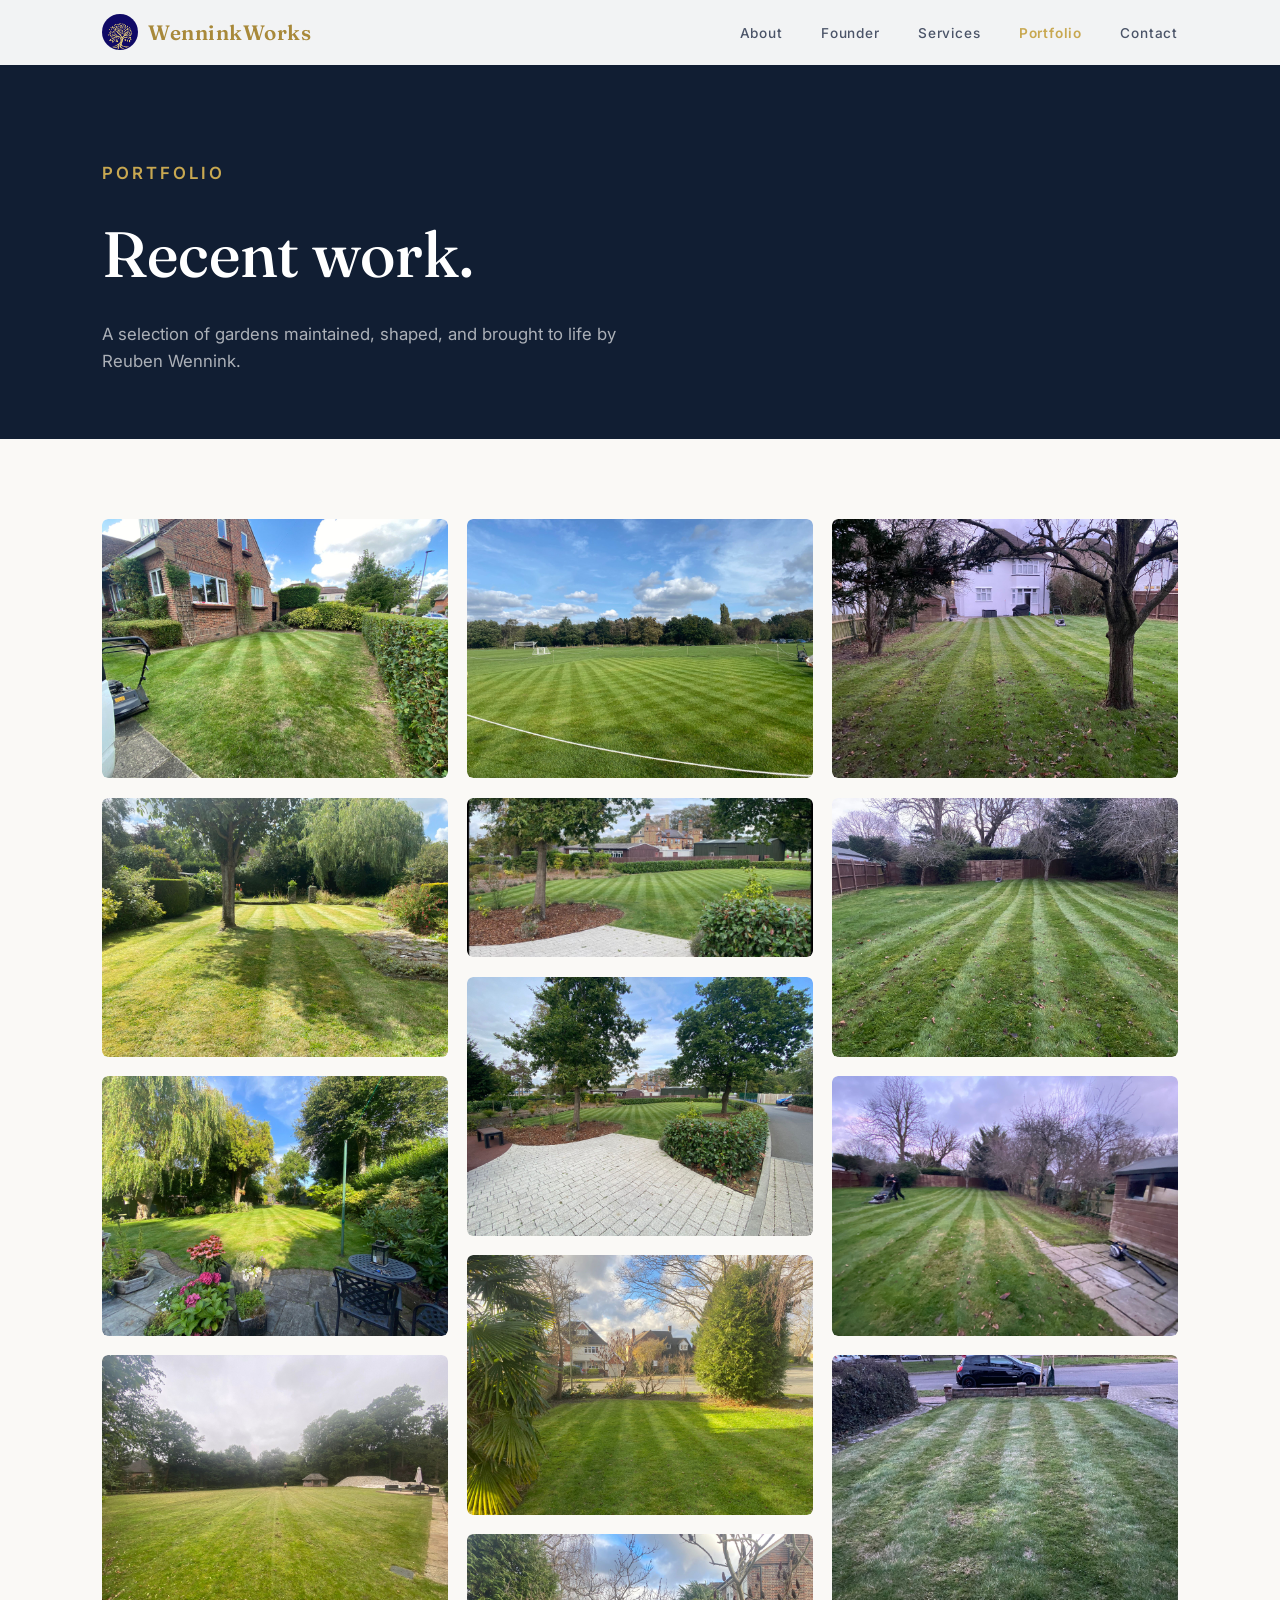
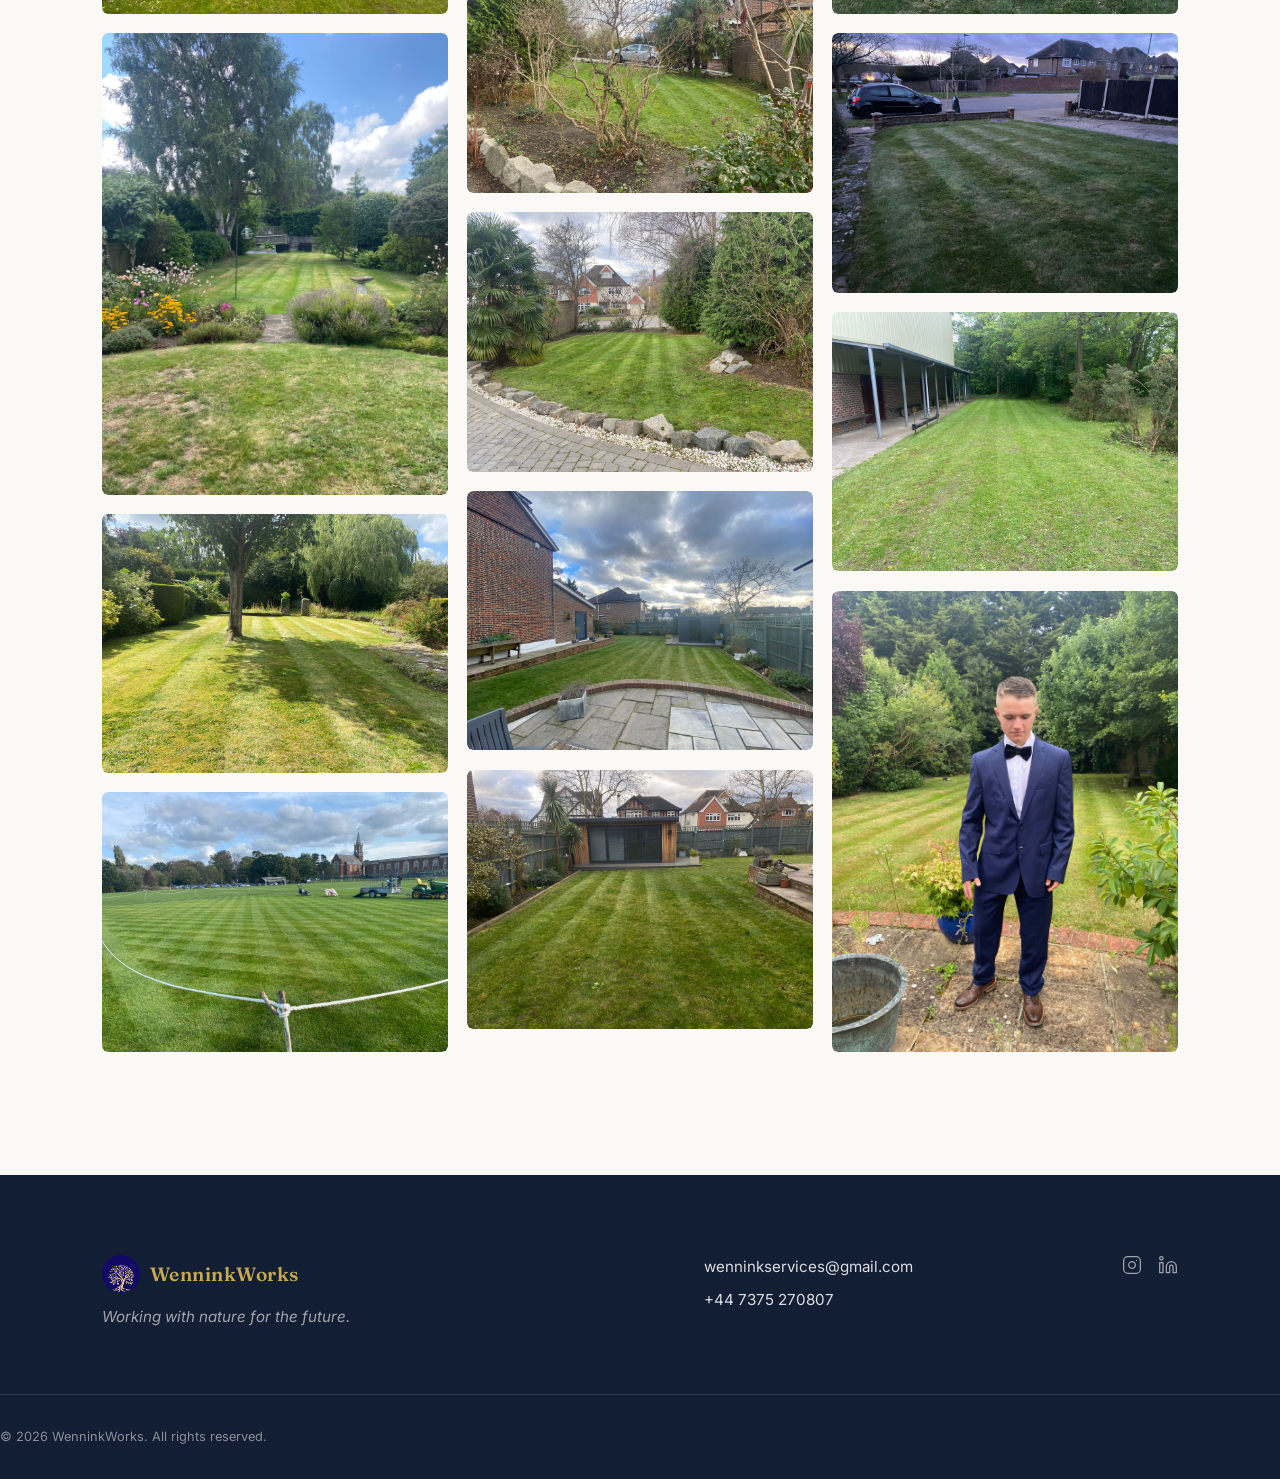
==== portfolio/index.html @ 0e47afa0 "gardening photos" ====
<!DOCTYPE html>
<html lang="en">
<head>
    <meta charset="UTF-8">
    <meta name="viewport" content="width=device-width, initial-scale=1.0">
    <title>Portfolio | WenninkWorks</title>
    <meta name="description" content="Portfolio of garden maintenance, topiary, planting and landscaping work by Reuben Wennink — WenninkWorks.">
    <link rel="icon" type="image/png" href="../images/logo-tree.png">
    <link rel="preconnect" href="https://fonts.googleapis.com">
    <link rel="preconnect" href="https://fonts.gstatic.com" crossorigin>
    <link href="https://fonts.googleapis.com/css2?family=Fraunces:ital,wght@0,400;0,500;0,600;1,400&family=Inter:wght@300;400;500;600&display=swap" rel="stylesheet">
    <link rel="stylesheet" href="../styles.css">
    <style>
        .portfolio-hero {
            padding: 10rem 0 4rem;
            background: var(--navy-dark);
            color: #fff;
        }
        .portfolio-hero .section-label { color: var(--gold); }
        .portfolio-hero h1 {
            font-family: var(--font-display);
            font-size: clamp(2.4rem, 5vw, 4rem);
            font-weight: 500;
            color: #fff;
            margin-bottom: 1rem;
        }
        .portfolio-hero p {
            color: rgba(255,255,255,0.65);
            font-size: 1.05rem;
            max-width: 520px;
        }

        .portfolio-grid-section {
            padding: 5rem 0 7rem;
        }

        .masonry {
            columns: 3;
            column-gap: 1.2rem;
        }
        @media (max-width: 900px) { .masonry { columns: 2; } }
        @media (max-width: 520px) { .masonry { columns: 1; } }

        .masonry-item {
            break-inside: avoid;
            margin-bottom: 1.2rem;
            overflow: hidden;
            border-radius: 6px;
            cursor: pointer;
            position: relative;
        }
        .masonry-item img {
            width: 100%;
            display: block;
            transition: transform 0.5s var(--ease), filter 0.4s;
            border-radius: 6px;
        }
        .masonry-item:hover img {
            transform: scale(1.04);
            filter: brightness(0.88);
        }
        .masonry-item::after {
            content: '';
            position: absolute;
            inset: 0;
            border-radius: 6px;
            border: 2px solid transparent;
            transition: border-color 0.3s;
            pointer-events: none;
        }
        .masonry-item:hover::after {
            border-color: var(--gold);
        }

        /* Lightbox */
        .lightbox {
            display: none;
            position: fixed;
            inset: 0;
            background: rgba(10, 15, 25, 0.94);
            z-index: 2000;
            align-items: center;
            justify-content: center;
            padding: 2rem;
        }
        .lightbox.open { display: flex; }

        .lightbox-img {
            max-width: 90vw;
            max-height: 88vh;
            border-radius: 6px;
            box-shadow: 0 30px 80px rgba(0,0,0,0.6);
            object-fit: contain;
        }

        .lightbox-close {
            position: fixed;
            top: 1.5rem;
            right: 1.8rem;
            background: none;
            border: none;
            color: rgba(255,255,255,0.8);
            cursor: pointer;
            font-size: 2rem;
            line-height: 1;
            transition: color 0.2s;
            z-index: 2001;
        }
        .lightbox-close:hover { color: var(--gold); }

        .lightbox-prev,
        .lightbox-next {
            position: fixed;
            top: 50%;
            transform: translateY(-50%);
            background: rgba(255,255,255,0.08);
            border: 1px solid rgba(255,255,255,0.15);
            border-radius: 50%;
            width: 48px;
            height: 48px;
            display: flex;
            align-items: center;
            justify-content: center;
            color: #fff;
            cursor: pointer;
            transition: background 0.2s, border-color 0.2s;
            z-index: 2001;
        }
        .lightbox-prev { left: 1.5rem; }
        .lightbox-next { right: 1.5rem; }
        .lightbox-prev:hover,
        .lightbox-next:hover {
            background: rgba(200,168,81,0.25);
            border-color: var(--gold);
        }

        .lightbox-counter {
            position: fixed;
            bottom: 1.8rem;
            left: 50%;
            transform: translateX(-50%);
            color: rgba(255,255,255,0.45);
            font-size: 0.8rem;
            letter-spacing: 2px;
            font-family: var(--font-body);
        }
    </style>
</head>
<body>

    <!-- Navigation -->
    <header id="navbar" class="solid">
        <div class="container nav-container">
            <a href="../index.html" class="logo">
                <img src="../images/logo-tree.png" alt="WenninkWorks" class="logo-icon">
                <span>WenninkWorks</span>
            </a>
            <nav>
                <ul class="nav-links">
                    <li><a href="../index.html#about">About</a></li>
                    <li><a href="../founder.html">Founder</a></li>
                    <li><a href="../index.html#services">Services</a></li>
                    <li><a href="index.html" class="active">Portfolio</a></li>
                    <li><a href="../index.html#contact">Contact</a></li>
                </ul>
            </nav>
            <button class="hamburger" aria-label="Menu" aria-expanded="false">
                <div class="line1"></div>
                <div class="line2"></div>
                <div class="line3"></div>
            </button>
        </div>
    </header>
    <div class="nav-overlay" id="navOverlay"></div>

    <!-- Hero -->
    <div class="portfolio-hero">
        <div class="container">
            <p class="section-label">Portfolio</p>
            <h1>Recent work.</h1>
            <p>A selection of gardens maintained, shaped, and brought to life by Reuben Wennink.</p>
        </div>
    </div>

    <!-- Gallery -->
    <section class="portfolio-grid-section">
        <div class="container">
            <div class="masonry" id="masonryGrid">

                <div class="masonry-item" data-index="0">
                    <img src="../gardening_photos/WhatsApp%20Image%202026-05-08%20at%2023.15.39.jpeg" alt="Garden work by WenninkWorks" loading="lazy">
                </div>
                <div class="masonry-item" data-index="1">
                    <img src="../gardening_photos/WhatsApp%20Image%202026-05-08%20at%2023.15.40.jpeg" alt="Garden work by WenninkWorks" loading="lazy">
                </div>
                <div class="masonry-item" data-index="2">
                    <img src="../gardening_photos/WhatsApp%20Image%202026-05-08%20at%2023.15.40%20(1).jpeg" alt="Garden work by WenninkWorks" loading="lazy">
                </div>
                <div class="masonry-item" data-index="3">
                    <img src="../gardening_photos/WhatsApp%20Image%202026-05-08%20at%2023.15.40%20(2).jpeg" alt="Garden work by WenninkWorks" loading="lazy">
                </div>
                <div class="masonry-item" data-index="4">
                    <img src="../gardening_photos/WhatsApp%20Image%202026-05-08%20at%2023.15.43.jpeg" alt="Garden work by WenninkWorks" loading="lazy">
                </div>
                <div class="masonry-item" data-index="5">
                    <img src="../gardening_photos/WhatsApp%20Image%202026-05-08%20at%2023.15.43%20(1).jpeg" alt="Garden work by WenninkWorks" loading="lazy">
                </div>
                <div class="masonry-item" data-index="6">
                    <img src="../gardening_photos/WhatsApp%20Image%202026-05-08%20at%2023.15.43%20(2).jpeg" alt="Garden work by WenninkWorks" loading="lazy">
                </div>
                <div class="masonry-item" data-index="7">
                    <img src="../gardening_photos/WhatsApp%20Image%202026-05-08%20at%2023.15.44.jpeg" alt="Garden work by WenninkWorks" loading="lazy">
                </div>
                <div class="masonry-item" data-index="8">
                    <img src="../gardening_photos/WhatsApp%20Image%202026-05-08%20at%2023.15.44%20(1).jpeg" alt="Garden work by WenninkWorks" loading="lazy">
                </div>
                <div class="masonry-item" data-index="9">
                    <img src="../gardening_photos/WhatsApp%20Image%202026-05-08%20at%2023.15.44%20(2).jpeg" alt="Garden work by WenninkWorks" loading="lazy">
                </div>
                <div class="masonry-item" data-index="10">
                    <img src="../gardening_photos/WhatsApp%20Image%202026-05-08%20at%2023.15.44%20(3).jpeg" alt="Garden work by WenninkWorks" loading="lazy">
                </div>
                <div class="masonry-item" data-index="11">
                    <img src="../gardening_photos/WhatsApp%20Image%202026-05-08%20at%2023.15.44%20(4).jpeg" alt="Garden work by WenninkWorks" loading="lazy">
                </div>
                <div class="masonry-item" data-index="12">
                    <img src="../gardening_photos/WhatsApp%20Image%202026-05-08%20at%2023.15.44%20(5).jpeg" alt="Garden work by WenninkWorks" loading="lazy">
                </div>
                <div class="masonry-item" data-index="13">
                    <img src="../gardening_photos/WhatsApp%20Image%202026-05-08%20at%2023.15.44%20(6).jpeg" alt="Garden work by WenninkWorks" loading="lazy">
                </div>
                <div class="masonry-item" data-index="14">
                    <img src="../gardening_photos/WhatsApp%20Image%202026-05-08%20at%2023.15.47.jpeg" alt="Garden work by WenninkWorks" loading="lazy">
                </div>
                <div class="masonry-item" data-index="15">
                    <img src="../gardening_photos/WhatsApp%20Image%202026-05-08%20at%2023.15.47%20(1).jpeg" alt="Garden work by WenninkWorks" loading="lazy">
                </div>
                <div class="masonry-item" data-index="16">
                    <img src="../gardening_photos/WhatsApp%20Image%202026-05-08%20at%2023.15.47%20(2).jpeg" alt="Garden work by WenninkWorks" loading="lazy">
                </div>
                <div class="masonry-item" data-index="17">
                    <img src="../gardening_photos/WhatsApp%20Image%202026-05-08%20at%2023.15.49.jpeg" alt="Garden work by WenninkWorks" loading="lazy">
                </div>
                <div class="masonry-item" data-index="18">
                    <img src="../gardening_photos/WhatsApp%20Image%202026-05-08%20at%2023.15.49%20(1).jpeg" alt="Garden work by WenninkWorks" loading="lazy">
                </div>
                <div class="masonry-item" data-index="19">
                    <img src="../gardening_photos/WhatsApp%20Image%202026-05-08%20at%2023.15.51.jpeg" alt="Garden work by WenninkWorks" loading="lazy">
                </div>
                <div class="masonry-item" data-index="20">
                    <img src="../gardening_photos/WhatsApp%20Image%202026-05-08%20at%2023.15.52.jpeg" alt="Garden work by WenninkWorks" loading="lazy">
                </div>
                <div class="masonry-item" data-index="21">
                    <img src="../gardening_photos/WhatsApp%20Image%202026-05-08%20at%2023.16.57.jpeg" alt="Garden work by WenninkWorks" loading="lazy">
                </div>

            </div>
        </div>
    </section>

    <!-- Lightbox -->
    <div class="lightbox" id="lightbox">
        <button class="lightbox-close" id="lbClose" aria-label="Close">&#215;</button>
        <button class="lightbox-prev" id="lbPrev" aria-label="Previous">
            <svg xmlns="http://www.w3.org/2000/svg" width="18" height="18" viewBox="0 0 24 24" fill="none" stroke="currentColor" stroke-width="2" stroke-linecap="round" stroke-linejoin="round"><polyline points="15 18 9 12 15 6"/></svg>
        </button>
        <img class="lightbox-img" id="lbImg" src="" alt="">
        <button class="lightbox-next" id="lbNext" aria-label="Next">
            <svg xmlns="http://www.w3.org/2000/svg" width="18" height="18" viewBox="0 0 24 24" fill="none" stroke="currentColor" stroke-width="2" stroke-linecap="round" stroke-linejoin="round"><polyline points="9 18 15 12 9 6"/></svg>
        </button>
        <p class="lightbox-counter" id="lbCounter"></p>
    </div>

    <!-- Footer -->
    <footer class="footer">
        <div class="container footer-inner">
            <div class="footer-main">
                <a href="../index.html" class="footer-logo">
                    <img src="../images/logo-tree.png" alt="WenninkWorks" class="footer-logo-icon">
                    <span>WenninkWorks</span>
                </a>
                <p class="footer-tagline">Working with nature for the future.</p>
            </div>
            <div class="footer-contact">
                <a href="mailto:wenninkservices@gmail.com">wenninkservices@gmail.com</a>
                <a href="tel:+447375270807">+44 7375 270807</a>
            </div>
            <div class="footer-social">
                <a href="https://www.instagram.com/wenninkworks/" target="_blank" aria-label="Instagram">
                    <svg xmlns="http://www.w3.org/2000/svg" width="20" height="20" viewBox="0 0 24 24" fill="none" stroke="currentColor" stroke-width="1.5" stroke-linecap="round" stroke-linejoin="round"><rect x="2" y="2" width="20" height="20" rx="5" ry="5"/><path d="M16 11.37A4 4 0 1 1 12.63 8 4 4 0 0 1 16 11.37z"/><line x1="17.5" y1="6.5" x2="17.51" y2="6.5"/></svg>
                </a>
                <a href="https://www.linkedin.com/in/reuben-wennink-01679a376" target="_blank" aria-label="LinkedIn">
                    <svg xmlns="http://www.w3.org/2000/svg" width="20" height="20" viewBox="0 0 24 24" fill="none" stroke="currentColor" stroke-width="1.5" stroke-linecap="round" stroke-linejoin="round"><path d="M16 8a6 6 0 0 1 6 6v7h-4v-7a2 2 0 0 0-2-2 2 2 0 0 0-2 2v7h-4v-7a6 6 0 0 1 6-6z"/><rect x="2" y="9" width="4" height="12"/><circle cx="4" cy="4" r="2"/></svg>
                </a>
            </div>
        </div>
        <div class="footer-bottom">
            <p>&copy; 2026 WenninkWorks. All rights reserved.</p>
        </div>
    </footer>

    <script>
        // Nav scroll behaviour
        const header = document.getElementById('navbar');
        window.addEventListener('scroll', () => {
            header.classList.toggle('scrolled', window.scrollY > 50);
        });

        // Mobile menu
        const hamburger = document.querySelector('.hamburger');
        const navLinks  = document.querySelector('.nav-links');
        const navOverlay = document.getElementById('navOverlay');
        function closeMenu() {
            navLinks.classList.remove('active');
            hamburger.classList.remove('toggle');
            navOverlay.classList.remove('active');
            hamburger.setAttribute('aria-expanded', 'false');
        }
        hamburger.addEventListener('click', () => {
            const isOpen = navLinks.classList.toggle('active');
            hamburger.classList.toggle('toggle');
            navOverlay.classList.toggle('active');
            hamburger.setAttribute('aria-expanded', isOpen);
        });
        navOverlay.addEventListener('click', closeMenu);
        navLinks.querySelectorAll('a').forEach(a => a.addEventListener('click', closeMenu));

        // Lightbox
        const items    = Array.from(document.querySelectorAll('.masonry-item'));
        const lightbox = document.getElementById('lightbox');
        const lbImg    = document.getElementById('lbImg');
        const lbCounter= document.getElementById('lbCounter');
        const total    = items.length;
        let current    = 0;

        function openLightbox(index) {
            current = index;
            lbImg.src = items[current].querySelector('img').src;
            lbCounter.textContent = (current + 1) + ' / ' + total;
            lightbox.classList.add('open');
            document.body.style.overflow = 'hidden';
        }

        function closeLightbox() {
            lightbox.classList.remove('open');
            document.body.style.overflow = '';
        }

        function navigate(dir) {
            current = (current + dir + total) % total;
            lbImg.src = items[current].querySelector('img').src;
            lbCounter.textContent = (current + 1) + ' / ' + total;
        }

        items.forEach((item, i) => item.addEventListener('click', () => openLightbox(i)));
        document.getElementById('lbClose').addEventListener('click', closeLightbox);
        document.getElementById('lbPrev').addEventListener('click', () => navigate(-1));
        document.getElementById('lbNext').addEventListener('click', () => navigate(1));
        lightbox.addEventListener('click', e => { if (e.target === lightbox) closeLightbox(); });

        document.addEventListener('keydown', e => {
            if (!lightbox.classList.contains('open')) return;
            if (e.key === 'Escape')      closeLightbox();
            if (e.key === 'ArrowLeft')   navigate(-1);
            if (e.key === 'ArrowRight')  navigate(1);
        });
    </script>
</body>
</html>
---- styles.css ----
/* =========================================
   TOKENS
   ========================================= */
:root {
    --bg: #faf9f6;
    --surface: #ffffff;
    --ink: #1a2233;
    --ink-mid: #4b5468;
    --ink-dim: #8b93a3;
    --navy: #1c2e4a;
    --navy-dark: #111e33;
    --navy-tint: #eef1f6;
    --gold: #c8a851;
    --gold-dark: #a8893a;
    --line: #e4e3dc;
    --font-display: 'Fraunces', Georgia, serif;
    --font-body: 'Inter', 'Helvetica Neue', Arial, sans-serif;
    --ease: cubic-bezier(0.25, 1, 0.5, 1);
    --shadow-sm: 0 1px 3px rgba(26, 34, 51, 0.06);
    --shadow-md: 0 8px 30px rgba(26, 34, 51, 0.08);
}

/* =========================================
   RESET
   ========================================= */
*, *::before, *::after { margin: 0; padding: 0; box-sizing: border-box; }
html { scroll-behavior: smooth; }
body {
    font-family: var(--font-body);
    background: var(--bg);
    color: var(--ink);
    line-height: 1.6;
    overflow-x: hidden;
    -webkit-font-smoothing: antialiased;
}
a { text-decoration: none; color: inherit; transition: color 0.3s; }
ul { list-style: none; }
img { max-width: 100%; display: block; }
button { font-family: inherit; }

h1, h2, h3 {
    font-family: var(--font-display);
    font-weight: 500;
    color: var(--ink);
}

.container {
    max-width: 1140px;
    margin: 0 auto;
    padding: 0 2rem;
}

.section {
    padding: 6.5rem 0;
}

/* =========================================
   SECTION LABEL  (small "About", "Services" etc.)
   ========================================= */
.section-label {
    font-size: 0.75rem;
    font-weight: 600;
    letter-spacing: 3px;
    text-transform: uppercase;
    color: var(--gold-dark);
    margin-bottom: 1rem;
}

/* =========================================
   NAVIGATION
   ========================================= */
header {
    position: fixed;
    top: 0;
    left: 0;
    width: 100%;
    z-index: 1000;
    padding: 1.5rem 0;
    transition: background 0.4s, padding 0.4s, box-shadow 0.4s;
}

header.scrolled,
header.solid {
    background: rgba(255, 255, 255, 0.95);
    backdrop-filter: blur(16px);
    -webkit-backdrop-filter: blur(16px);
    padding: 0.9rem 0;
    box-shadow: var(--shadow-sm);
}

.nav-container {
    display: flex;
    justify-content: space-between;
    align-items: center;
}

.logo {
    display: flex;
    align-items: center;
    gap: 0.65rem;
    font-family: var(--font-display);
    font-size: 1.3rem;
    font-weight: 600;
    letter-spacing: 0.5px;
    color: var(--gold);
    transition: color 0.4s;
}

header.scrolled .logo,
header.solid .logo {
    color: var(--gold-dark);
}

.logo-icon {
    width: 36px;
    height: 36px;
    border-radius: 50%;
    object-fit: cover;
}

.nav-links {
    display: flex;
    align-items: center;
    gap: 2.4rem;
}

.nav-links a {
    font-size: 0.85rem;
    font-weight: 500;
    letter-spacing: 0.8px;
    color: rgba(255, 255, 255, 0.9);
    transition: color 0.3s;
}

header.scrolled .nav-links a,
header.solid .nav-links a {
    color: var(--ink-mid);
}

.nav-links a:hover {
    color: #ffffff;
}

header.scrolled .nav-links a:hover,
header.solid .nav-links a:hover {
    color: var(--gold-dark);
}

.nav-links a.active,
header.scrolled .nav-links a.active,
header.solid .nav-links a.active {
    color: var(--gold);
    font-weight: 600;
}

.hamburger {
    display: none;
    cursor: pointer;
    background: none;
    border: none;
    padding: 0;
}

.hamburger div {
    width: 24px;
    height: 2px;
    background: #ffffff;
    margin: 5px 0;
    border-radius: 2px;
    transition: all 0.3s;
}

header.scrolled .hamburger div,
header.solid .hamburger div {
    background: var(--ink);
}

/* =========================================
   HERO
   ========================================= */
.hero {
    height: 92vh;
    min-height: 600px;
    position: relative;
    display: flex;
    align-items: center;
    overflow: hidden;
}

.hero-bg {
    position: absolute;
    inset: 0;
    background-size: cover;
    background-position: center;
    z-index: 1;
    animation: kenburns 22s ease-in-out infinite;
    transform-origin: center center;
}

@keyframes kenburns {
    0%   { transform: scale(1)    translate(0, 0); }
    30%  { transform: scale(1.07) translate(-1.5%, -1%); }
    60%  { transform: scale(1.04) translate(1%, 0.5%); }
    100% { transform: scale(1)    translate(0, 0); }
}

.hero-overlay {
    position: absolute;
    inset: 0;
    background: linear-gradient(
        100deg,
        rgba(13, 22, 38, 0.8) 0%,
        rgba(13, 22, 38, 0.45) 55%,
        rgba(13, 22, 38, 0.25) 100%
    );
    z-index: 2;
}

.hero-content {
    position: relative;
    z-index: 3;
    max-width: 720px;
}

.hero-label {
    font-size: 0.8rem;
    font-weight: 600;
    letter-spacing: 4px;
    text-transform: uppercase;
    color: var(--gold);
    margin-bottom: 1.4rem;
}

.hero h1 {
    font-size: clamp(2.8rem, 6vw, 4.6rem);
    font-weight: 500;
    line-height: 1.08;
    letter-spacing: -0.5px;
    color: #ffffff;
    margin-bottom: 1.5rem;
}

.hero-tagline {
    font-size: 1.2rem;
    font-weight: 300;
    color: rgba(255, 255, 255, 0.85);
    margin-bottom: 2.5rem;
    max-width: 480px;
}

.hero-cta {
    display: inline-block;
    font-size: 0.85rem;
    font-weight: 600;
    letter-spacing: 1.5px;
    text-transform: uppercase;
    color: var(--navy-dark);
    background: var(--gold);
    padding: 1rem 2.4rem;
    border-radius: 4px;
    transition: background 0.3s, transform 0.3s;
}

.hero-cta:hover {
    background: #d9bd66;
    transform: translateY(-2px);
}

/* =========================================
   ABOUT
   ========================================= */
.about-grid {
    display: grid;
    grid-template-columns: 1fr 1fr;
    gap: 5rem;
    align-items: center;
}

.about-text h2 {
    font-size: clamp(1.9rem, 3.2vw, 2.5rem);
    line-height: 1.2;
    margin-bottom: 1.5rem;
}

.about-text p {
    font-size: 1.05rem;
    color: var(--ink-mid);
    line-height: 1.85;
    margin-bottom: 1rem;
}

.inline-link {
    color: var(--gold-dark);
    font-weight: 500;
    border-bottom: 1px solid currentColor;
    padding-bottom: 1px;
}

.inline-link:hover {
    color: var(--navy);
}

.about-image img {
    width: 100%;
    border-radius: 8px;
    box-shadow: var(--shadow-md);
}

/* =========================================
   SERVICES
   ========================================= */
#services {
    background: var(--surface);
    border-top: 1px solid var(--line);
    border-bottom: 1px solid var(--line);
}

.services-grid {
    display: grid;
    grid-template-columns: 1fr 2fr;
    gap: 4rem;
    align-items: start;
}

.services-heading {
    position: sticky;
    top: 7rem;
}

.services-heading h2 {
    font-size: clamp(1.9rem, 3.2vw, 2.5rem);
}

.services-items {
    display: grid;
    grid-template-columns: 1fr 1fr;
    gap: 1.25rem;
}

.service-item {
    background: var(--bg);
    border: 1px solid var(--line);
    border-radius: 8px;
    padding: 1.75rem;
    transition: border-color 0.3s, box-shadow 0.3s, transform 0.3s;
}

.service-item:hover {
    border-color: var(--gold);
    box-shadow: var(--shadow-md);
    transform: translateY(-3px);
}

.service-item h3 {
    font-size: 1.2rem;
    margin-bottom: 0.6rem;
}

.service-item p {
    font-size: 0.95rem;
    color: var(--ink-mid);
    line-height: 1.7;
}

/* =========================================
   FOUNDER PAGE
   ========================================= */
.founder-hero {
    padding: 10rem 0 0;
    text-align: center;
}

.founder-hero h1 {
    font-size: clamp(2.4rem, 5vw, 3.6rem);
    line-height: 1.1;
    margin-top: 0.5rem;
}

.founder-portrait {
    margin-top: 3rem;
    max-width: 320px;
    margin-left: auto;
    margin-right: auto;
}

.founder-portrait img {
    width: 100%;
    border-radius: 8px;
    box-shadow: var(--shadow-md);
}

.founder-hero + .section {
    padding-top: 3.5rem;
}

.founder-content {
    max-width: 680px;
}

.founder-block {
    margin-bottom: 4rem;
}

.founder-block h2 {
    font-size: 1.6rem;
    margin-bottom: 1.2rem;
}

.founder-block p {
    font-size: 1.05rem;
    color: var(--ink-mid);
    line-height: 1.85;
    margin-bottom: 1rem;
}

.founder-block p:last-child {
    margin-bottom: 0;
}

.founder-cta {
    margin-top: 1rem;
    padding-top: 2.5rem;
    border-top: 1px solid var(--line);
}

/* =========================================
   GALLERY
   ========================================= */
#gallery h2 {
    font-size: clamp(1.9rem, 3.2vw, 2.5rem);
    margin-bottom: 2.5rem;
}

.gallery-row {
    display: grid;
    grid-template-columns: 1fr 1fr;
    gap: 1.25rem;
}

.gallery-img {
    overflow: hidden;
    border-radius: 8px;
    box-shadow: var(--shadow-sm);
}

.gallery-img img {
    width: 100%;
    aspect-ratio: 3 / 2;
    object-fit: cover;
    transition: transform 0.6s var(--ease);
}

.gallery-img:hover img {
    transform: scale(1.04);
}

.gallery-link {
    margin-top: 2rem;
    font-size: 0.95rem;
    color: var(--ink-dim);
}

.gallery-link a {
    color: var(--gold-dark);
    font-weight: 500;
    border-bottom: 1px solid currentColor;
    padding-bottom: 1px;
}

.gallery-link a:hover {
    color: var(--navy);
}

/* =========================================
   TESTIMONIAL
   ========================================= */
.testimonial-section {
    background: var(--navy);
    text-align: center;
}

.testimonial-section blockquote {
    max-width: 740px;
    margin: 0 auto;
    font-family: var(--font-display);
    font-size: clamp(1.3rem, 2.5vw, 1.7rem);
    font-weight: 400;
    font-style: italic;
    line-height: 1.55;
    color: #f2f1ec;
}

.testimonial-attr {
    margin-top: 1.5rem;
    font-size: 0.8rem;
    font-weight: 600;
    letter-spacing: 2px;
    text-transform: uppercase;
    color: var(--gold);
}

/* =========================================
   CONTACT FORM
   ========================================= */
#contact h2 {
    font-size: clamp(1.9rem, 3.2vw, 2.5rem);
    margin-bottom: 1rem;
}

.contact-note {
    max-width: 580px;
    font-size: 0.95rem;
    color: var(--ink-mid);
    font-style: italic;
    margin-bottom: 2.5rem;
    padding-left: 1rem;
    border-left: 2px solid var(--gold);
    line-height: 1.7;
}

.contact-form {
    max-width: 680px;
    background: var(--surface);
    border: 1px solid var(--line);
    border-radius: 12px;
    padding: 2.5rem;
    box-shadow: var(--shadow-sm);
}

.form-row {
    display: grid;
    grid-template-columns: 1fr 1fr;
    gap: 1.5rem;
}

.form-group {
    margin-bottom: 1.5rem;
}

.form-group label {
    display: block;
    font-size: 0.8rem;
    font-weight: 600;
    letter-spacing: 1px;
    text-transform: uppercase;
    color: var(--ink-mid);
    margin-bottom: 0.5rem;
}

.form-group input,
.form-group textarea {
    width: 100%;
    padding: 0.85rem 1rem;
    font-family: var(--font-body);
    font-size: 1rem;
    color: var(--ink);
    background: var(--bg);
    border: 1px solid var(--line);
    border-radius: 6px;
    outline: none;
    transition: border-color 0.3s, box-shadow 0.3s;
}

.form-group input:focus,
.form-group textarea:focus {
    border-color: var(--gold);
    box-shadow: 0 0 0 3px rgba(200, 168, 81, 0.18);
}

.form-group textarea {
    resize: vertical;
    min-height: 120px;
}

.form-submit {
    display: inline-block;
    margin-top: 0.5rem;
    padding: 1rem 2.6rem;
    font-family: var(--font-body);
    font-size: 0.85rem;
    font-weight: 600;
    letter-spacing: 1.5px;
    text-transform: uppercase;
    color: #ffffff;
    background: var(--navy);
    border: none;
    border-radius: 4px;
    cursor: pointer;
    transition: background 0.3s, transform 0.3s;
}

.form-submit:hover {
    background: var(--navy-dark);
    transform: translateY(-2px);
}

@media screen and (max-width: 600px) {
    .form-row {
        grid-template-columns: 1fr;
    }

    .contact-form {
        padding: 1.5rem;
    }
}

/* =========================================
   SEASONS STRIP
   ========================================= */
.seasons-strip {
    background: var(--navy);
    padding: 2.5rem 0;
}

.seasons-inner {
    display: flex;
    align-items: center;
    gap: 2.5rem;
    flex-wrap: wrap;
}

.seasons-heading {
    font-family: var(--font-display);
    font-size: 1.05rem;
    font-weight: 500;
    color: var(--gold);
    white-space: nowrap;
    flex-shrink: 0;
}

.seasons-list {
    display: flex;
    align-items: center;
    gap: 0;
    flex-wrap: wrap;
    flex: 1;
    justify-content: flex-end;
}

.season-item {
    display: flex;
    align-items: center;
    gap: 0.5rem;
    padding: 0 1.5rem;
    color: rgba(255, 255, 255, 0.85);
}

.season-icon {
    font-size: 1.1rem;
    line-height: 1;
}

.season-name {
    font-size: 0.85rem;
    font-weight: 500;
    letter-spacing: 1.5px;
    text-transform: uppercase;
    color: rgba(255, 255, 255, 0.75);
}

.season-divider {
    width: 1px;
    height: 1.2rem;
    background: rgba(255, 255, 255, 0.2);
    flex-shrink: 0;
}

@media screen and (max-width: 768px) {
    .seasons-inner {
        flex-direction: column;
        gap: 1.5rem;
        text-align: center;
    }

    .seasons-list {
        justify-content: center;
    }

    .season-item {
        padding: 0 1rem;
    }
}

/* =========================================
   FOOTER
   ========================================= */
.footer {
    background: var(--navy-dark);
    color: rgba(255, 255, 255, 0.85);
    padding: 5rem 0 2rem;
}

.footer-inner {
    display: grid;
    grid-template-columns: 1.5fr 1fr auto;
    gap: 3rem;
    align-items: start;
    padding-bottom: 4rem;
}

.footer-logo {
    display: flex;
    align-items: center;
    gap: 0.6rem;
    font-family: var(--font-display);
    font-size: 1.2rem;
    font-weight: 600;
    letter-spacing: 0.5px;
    color: var(--gold);
    margin-bottom: 0.75rem;
}

.footer-logo-icon {
    width: 38px;
    height: 38px;
    border-radius: 50%;
    object-fit: cover;
}

.footer-tagline {
    font-size: 0.95rem;
    font-style: italic;
    color: rgba(255, 255, 255, 0.6);
}

.footer-contact {
    display: flex;
    flex-direction: column;
    gap: 0.5rem;
}

.footer-contact a {
    font-size: 0.95rem;
    color: rgba(255, 255, 255, 0.85);
}

.footer-contact a:hover {
    color: var(--gold);
}

.footer-social {
    display: flex;
    gap: 1rem;
}

.footer-social a {
    color: rgba(255, 255, 255, 0.6);
    transition: color 0.3s;
}

.footer-social a:hover {
    color: var(--gold);
}

.footer-bottom {
    padding-top: 2rem;
    border-top: 1px solid rgba(255, 255, 255, 0.12);
    font-size: 0.8rem;
    color: rgba(255, 255, 255, 0.5);
}

/* =========================================
   NAV OVERLAY
   ========================================= */
.nav-overlay {
    display: none;
    position: fixed;
    inset: 0;
    background: rgba(17, 30, 51, 0.45);
    z-index: 999;
}

.nav-overlay.active {
    display: block;
}

/* =========================================
   BACK TO TOP
   ========================================= */
.back-to-top {
    position: fixed;
    bottom: 2rem;
    right: 2rem;
    width: 42px;
    height: 42px;
    border-radius: 50%;
    background: var(--surface);
    border: 1px solid var(--line);
    color: var(--ink-mid);
    box-shadow: var(--shadow-md);
    display: flex;
    align-items: center;
    justify-content: center;
    cursor: pointer;
    opacity: 0;
    visibility: hidden;
    transition: opacity 0.3s, transform 0.3s;
    z-index: 900;
}

.back-to-top.visible {
    opacity: 1;
    visibility: visible;
}

.back-to-top:hover {
    color: var(--gold-dark);
    border-color: var(--gold);
    transform: translateY(-2px);
}

/* =========================================
   AMBIENT SOUND TOGGLE
   ========================================= */
.sound-toggle {
    position: fixed;
    bottom: 5.2rem;
    right: 2rem;
    width: 42px;
    height: 42px;
    border-radius: 50%;
    background: var(--surface);
    border: 1px solid var(--line);
    color: var(--ink-mid);
    box-shadow: var(--shadow-md);
    display: flex;
    align-items: center;
    justify-content: center;
    cursor: pointer;
    transition: color 0.3s, border-color 0.3s, transform 0.3s;
    z-index: 900;
}

.sound-toggle:hover {
    color: var(--gold-dark);
    border-color: var(--gold);
    transform: translateY(-2px);
}

.sound-toggle.playing {
    color: var(--gold-dark);
    border-color: var(--gold);
}

.sound-toggle svg {
    pointer-events: none;
}

/* =========================================
   ANIMATIONS
   ========================================= */
.fade-in-up {
    opacity: 0;
    transform: translateY(30px);
    transition: opacity 0.7s var(--ease), transform 0.7s var(--ease);
}

.appear {
    opacity: 1;
    transform: translateY(0);
}

.delay-1 { transition-delay: 0.1s; }
.delay-2 { transition-delay: 0.2s; }
.delay-3 { transition-delay: 0.3s; }

/* =========================================
   RESPONSIVE
   ========================================= */
@media screen and (max-width: 900px) {
    .about-grid,
    .services-grid,
    .footer-inner {
        grid-template-columns: 1fr;
        gap: 3rem;
    }

    .services-heading {
        position: static;
    }

    .services-items,
    .gallery-row {
        grid-template-columns: 1fr;
    }

    .nav-links {
        position: fixed;
        right: -100%;
        top: 0;
        height: 100vh;
        background: var(--surface);
        flex-direction: column;
        justify-content: center;
        width: 70%;
        max-width: 320px;
        box-shadow: -10px 0 40px rgba(17, 30, 51, 0.15);
        transition: right 0.4s var(--ease);
    }

    .nav-links a,
    header .nav-links a {
        color: var(--ink);
        font-size: 1.05rem;
    }

    .nav-links.active {
        right: 0;
    }

    .hamburger {
        display: block;
        z-index: 1001;
    }

    .hamburger.toggle .line1 {
        transform: rotate(-45deg) translate(-5px, 5px);
        background: var(--ink);
    }
    .hamburger.toggle .line2 {
        opacity: 0;
    }
    .hamburger.toggle .line3 {
        transform: rotate(45deg) translate(-5px, -5px);
        background: var(--ink);
    }
}
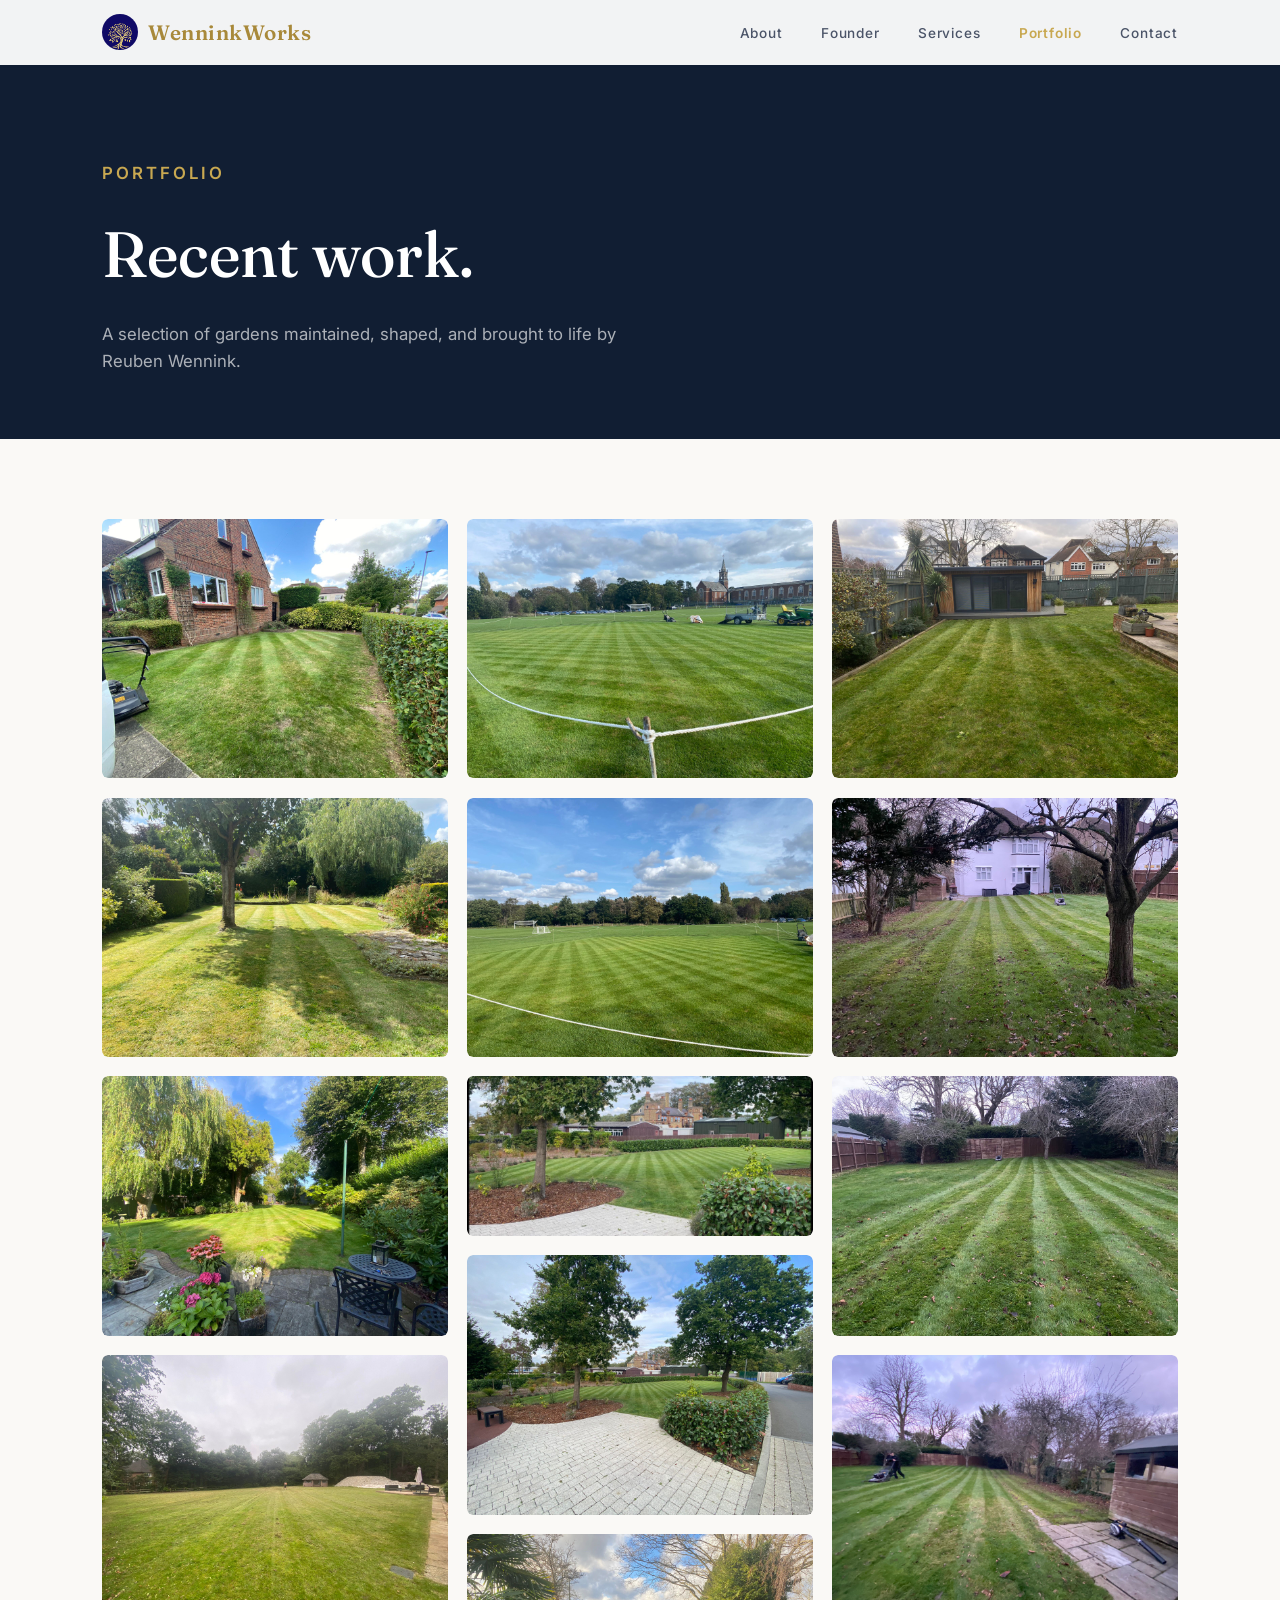
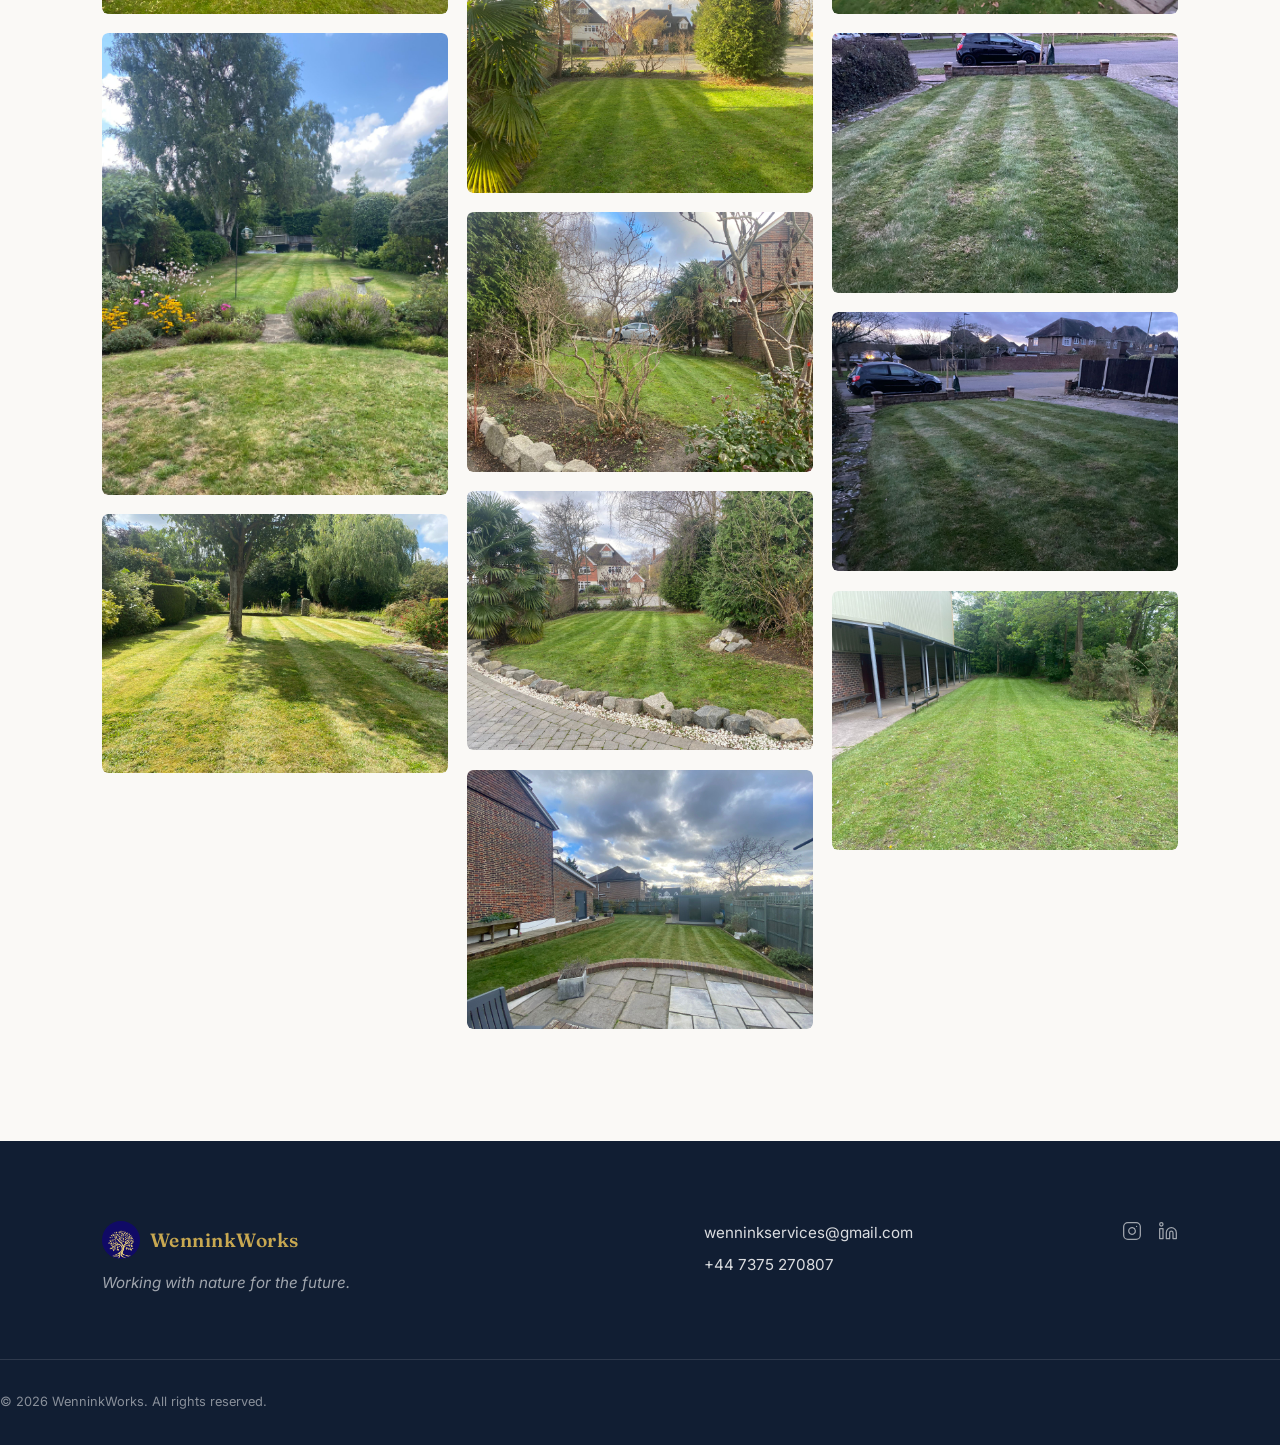
==== commit 47a45476: "changes" ====
--- a/portfolio/index.html
+++ b/portfolio/index.html
@@ -249,9 +249,6 @@
                 </div>
                 <div class="masonry-item" data-index="20">
                     <img src="../gardening_photos/WhatsApp%20Image%202026-05-08%20at%2023.15.52.jpeg" alt="Garden work by WenninkWorks" loading="lazy">
-                </div>
-                <div class="masonry-item" data-index="21">
-                    <img src="../gardening_photos/WhatsApp%20Image%202026-05-08%20at%2023.16.57.jpeg" alt="Garden work by WenninkWorks" loading="lazy">
                 </div>
 
             </div>
--- a/styles.css
+++ b/styles.css
@@ -423,6 +423,18 @@
     border-top: 1px solid var(--line);
 }
 
+.founder-photo {
+    margin-top: 4rem;
+    text-align: center;
+}
+
+.founder-photo img {
+    max-width: 420px;
+    width: 100%;
+    border-radius: 8px;
+    box-shadow: var(--shadow-md);
+}
+
 /* =========================================
    GALLERY
    ========================================= */
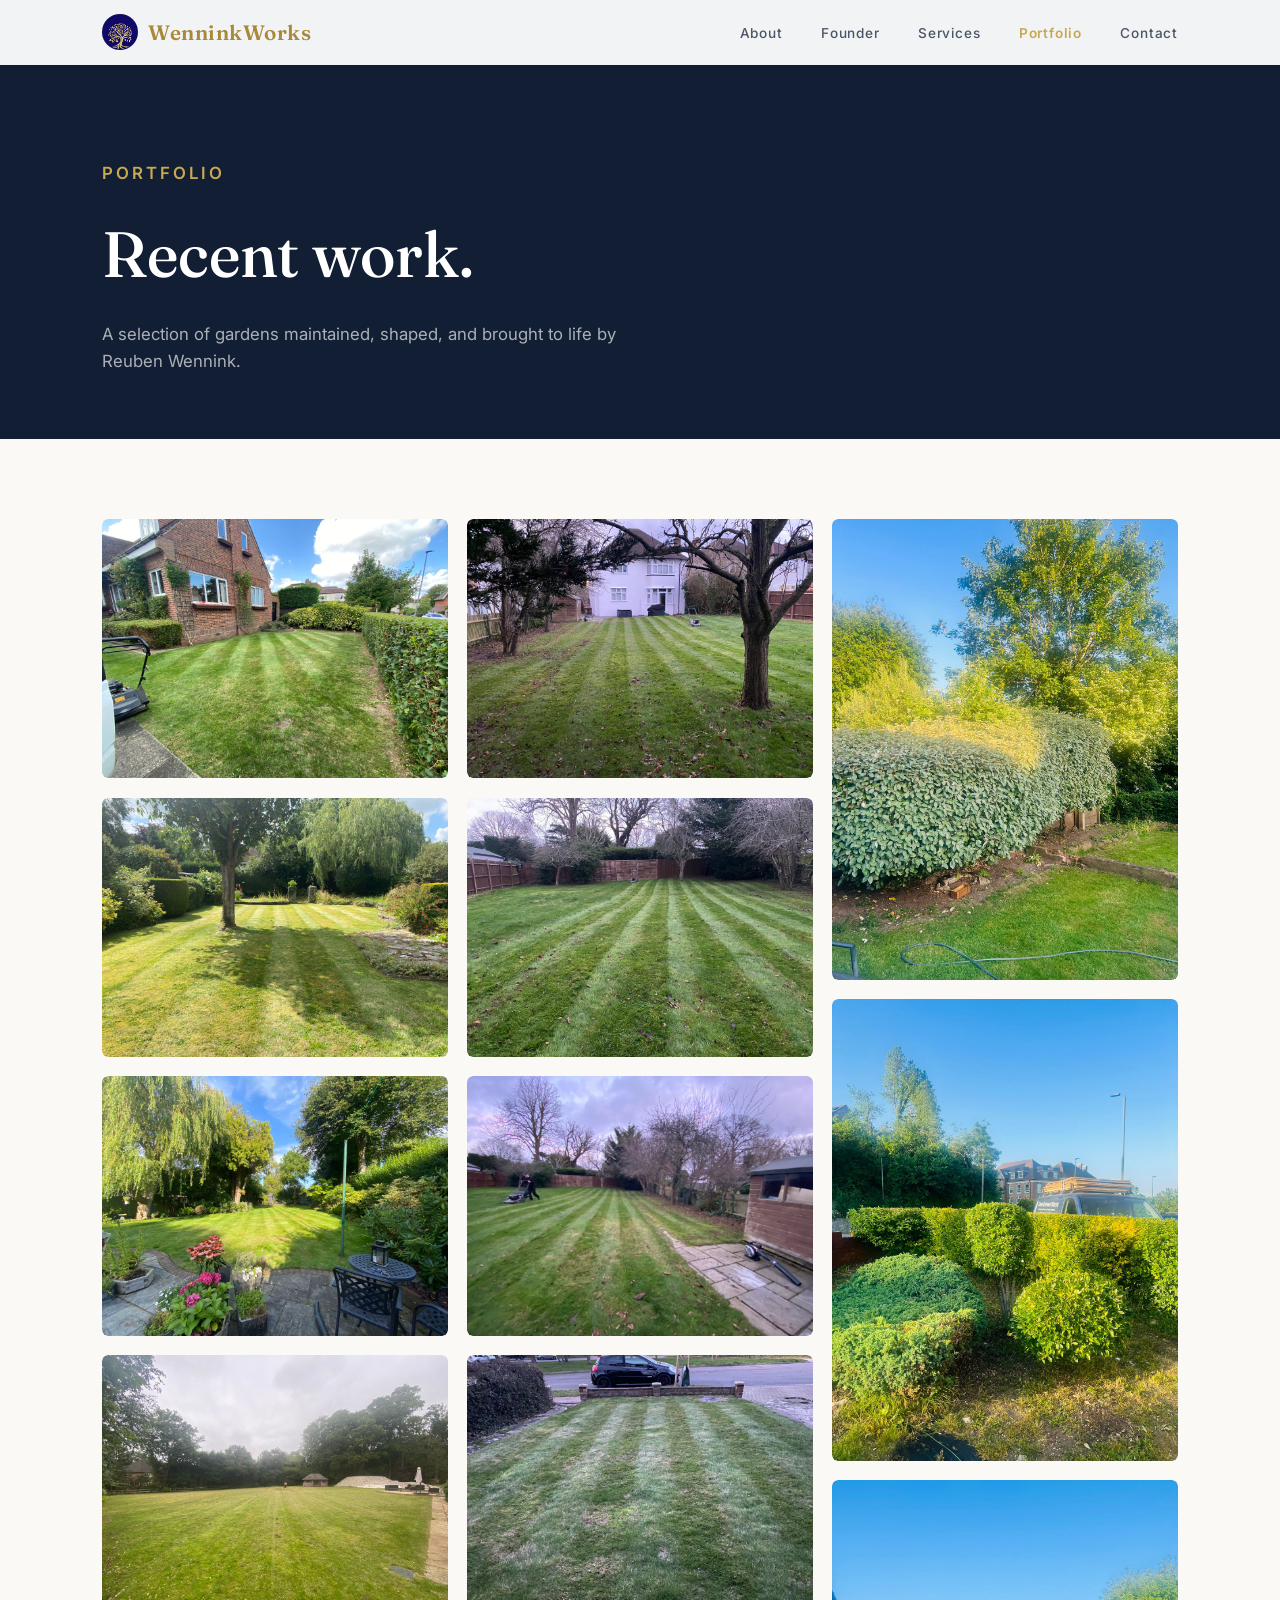
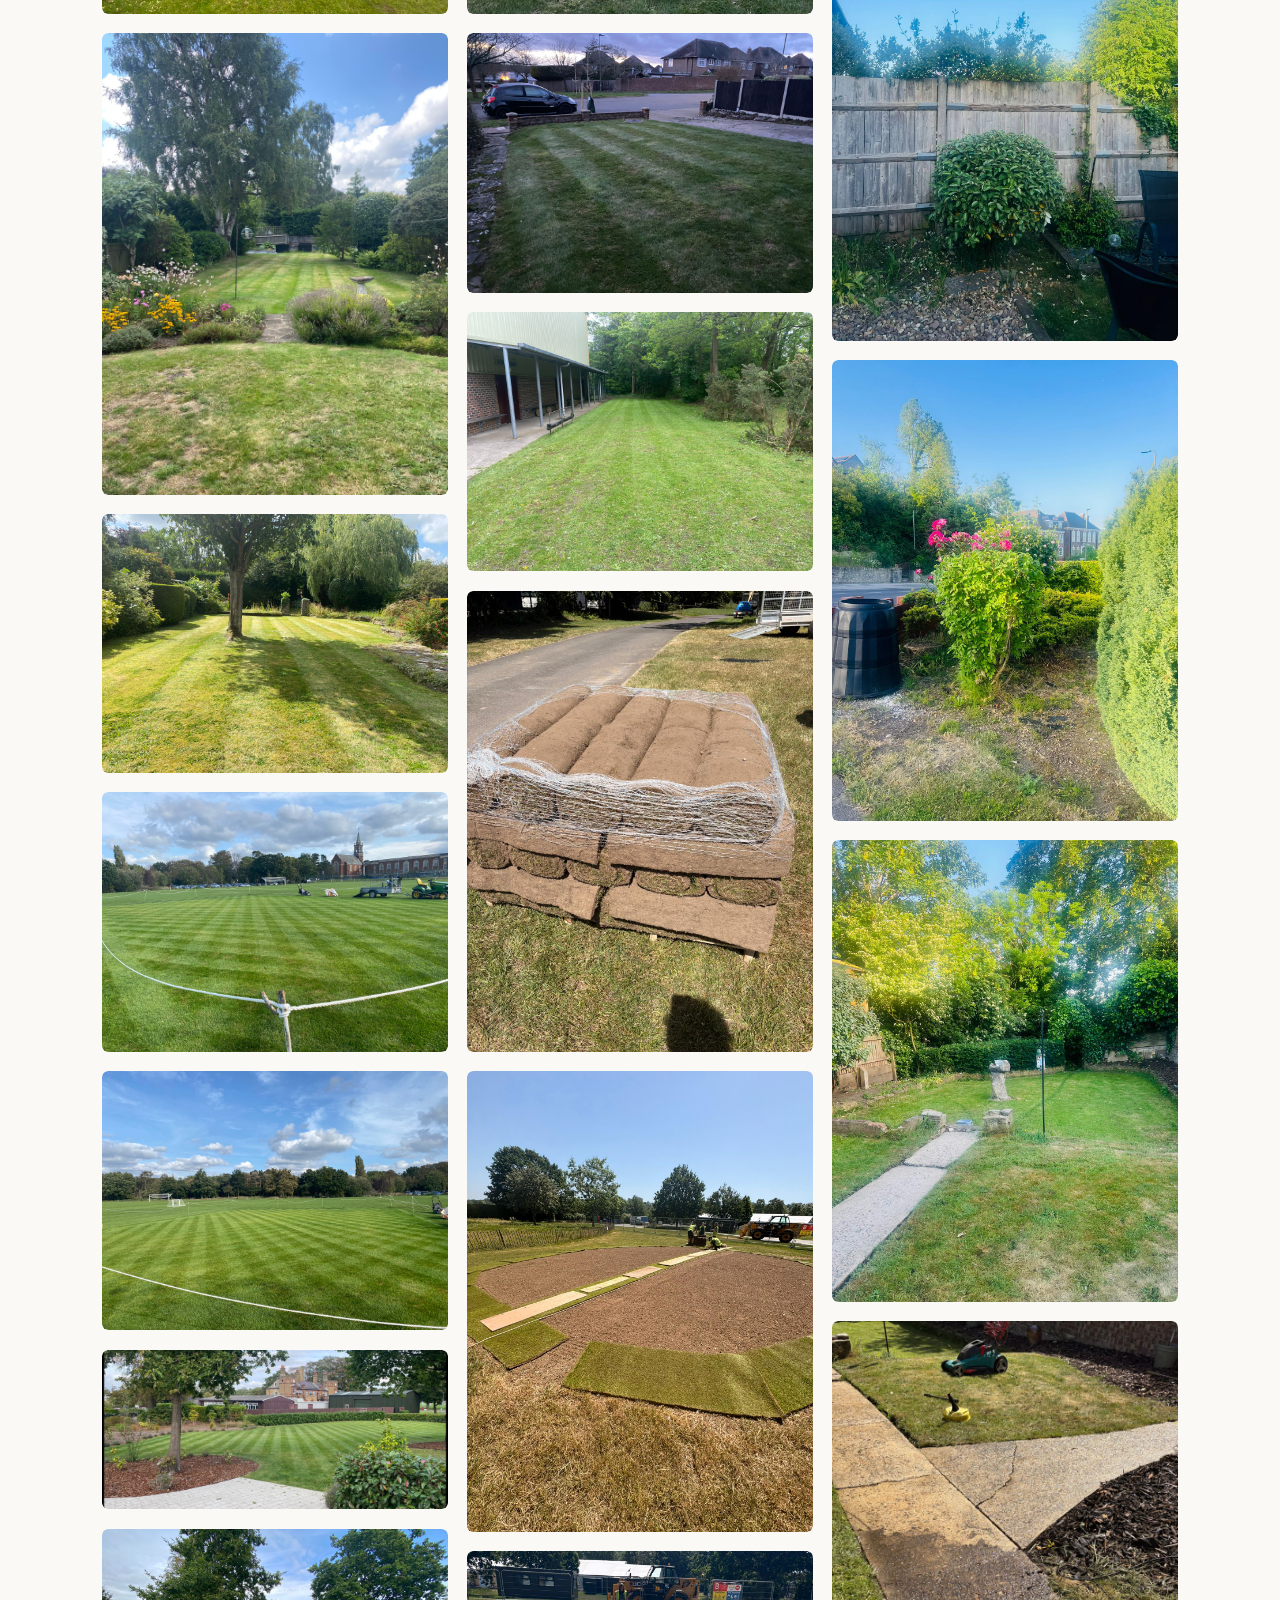
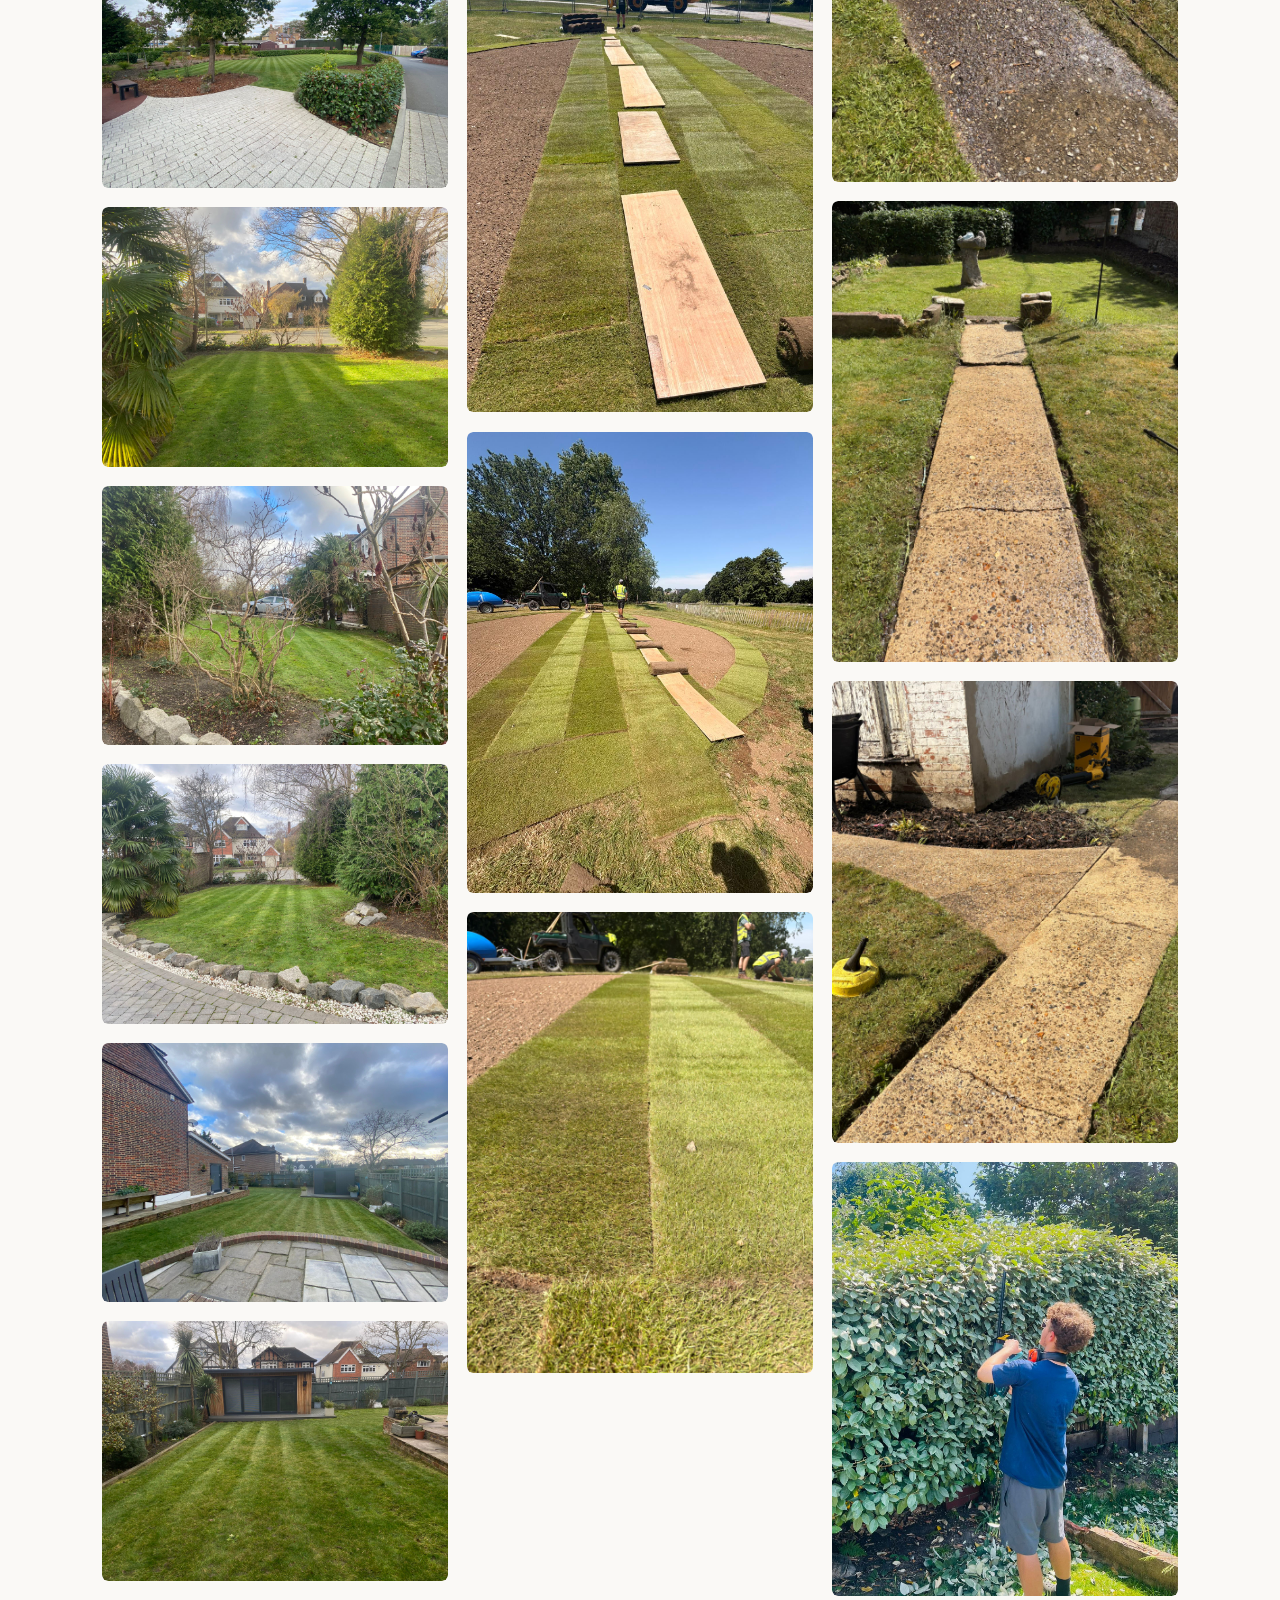
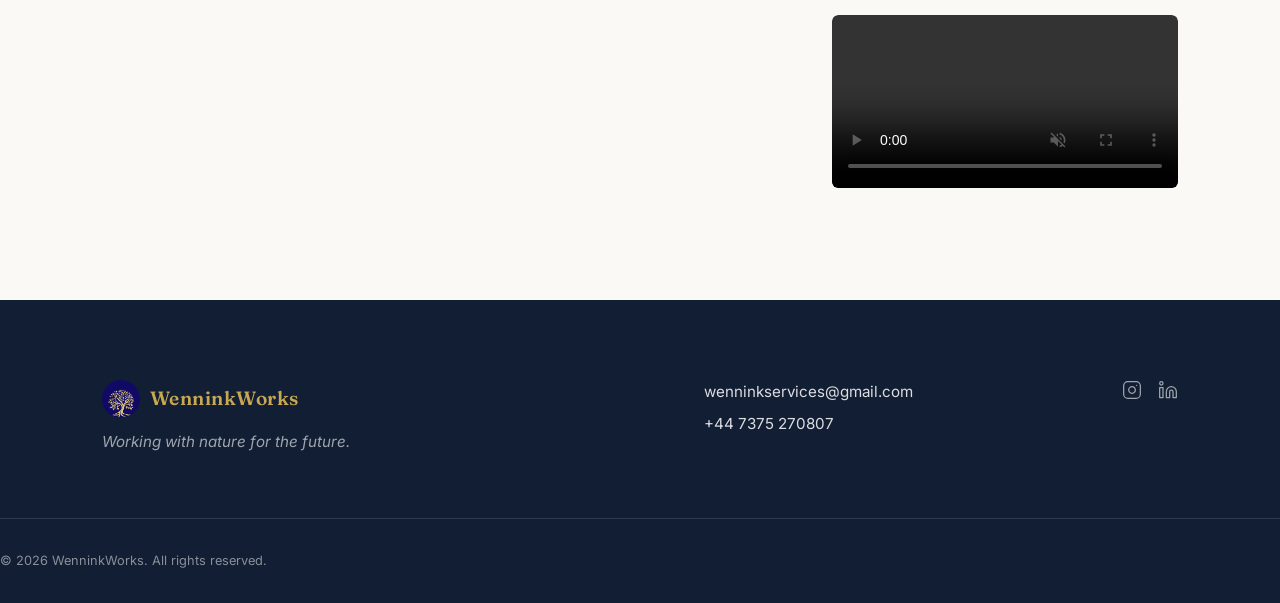
==== commit 34b4f865: "new photos" ====
--- a/portfolio/index.html
+++ b/portfolio/index.html
@@ -132,6 +132,19 @@
         .lightbox-next:hover {
             background: rgba(200,168,81,0.25);
             border-color: var(--gold);
+        }
+
+        .masonry-video-item {
+            break-inside: avoid;
+            margin-bottom: 1.2rem;
+            overflow: hidden;
+            border-radius: 6px;
+        }
+
+        .masonry-video-item video {
+            width: 100%;
+            display: block;
+            border-radius: 6px;
         }
 
         .lightbox-counter {
@@ -249,6 +262,51 @@
                 </div>
                 <div class="masonry-item" data-index="20">
                     <img src="../gardening_photos/WhatsApp%20Image%202026-05-08%20at%2023.15.52.jpeg" alt="Garden work by WenninkWorks" loading="lazy">
+                </div>
+                <div class="masonry-item" data-index="21">
+                    <img src="../gardening_photos2/WhatsApp%20Image%202026-06-13%20at%2021.00.53.jpeg" alt="Garden work by WenninkWorks" loading="lazy">
+                </div>
+                <div class="masonry-item" data-index="22">
+                    <img src="../gardening_photos2/WhatsApp%20Image%202026-06-13%20at%2021.00.54.jpeg" alt="Garden work by WenninkWorks" loading="lazy">
+                </div>
+                <div class="masonry-item" data-index="23">
+                    <img src="../gardening_photos2/WhatsApp%20Image%202026-06-13%20at%2021.00.55.jpeg" alt="Garden work by WenninkWorks" loading="lazy">
+                </div>
+                <div class="masonry-item" data-index="24">
+                    <img src="../gardening_photos2/WhatsApp%20Image%202026-06-13%20at%2021.00.55%20(1).jpeg" alt="Garden work by WenninkWorks" loading="lazy">
+                </div>
+                <div class="masonry-item" data-index="25">
+                    <img src="../gardening_photos2/WhatsApp%20Image%202026-06-13%20at%2021.00.55%20(2).jpeg" alt="Garden work by WenninkWorks" loading="lazy">
+                </div>
+                <div class="masonry-item" data-index="26">
+                    <img src="../gardening_photos2/WhatsApp%20Image%202026-06-13%20at%2021.00.55%20(3).jpeg" alt="Garden work by WenninkWorks" loading="lazy">
+                </div>
+                <div class="masonry-item" data-index="27">
+                    <img src="../gardening_photos2/WhatsApp%20Image%202026-06-13%20at%2021.00.55%20(4).jpeg" alt="Garden work by WenninkWorks" loading="lazy">
+                </div>
+                <div class="masonry-item" data-index="28">
+                    <img src="../gardening_photos2/WhatsApp%20Image%202026-06-13%20at%2021.00.55%20(5).jpeg" alt="Garden work by WenninkWorks" loading="lazy">
+                </div>
+                <div class="masonry-item" data-index="29">
+                    <img src="../gardening_photos2/WhatsApp%20Image%202026-06-13%20at%2021.00.56.jpeg" alt="Garden work by WenninkWorks" loading="lazy">
+                </div>
+                <div class="masonry-item" data-index="30">
+                    <img src="../gardening_photos2/WhatsApp%20Image%202026-06-13%20at%2021.00.56%20(1).jpeg" alt="Garden work by WenninkWorks" loading="lazy">
+                </div>
+                <div class="masonry-item" data-index="31">
+                    <img src="../gardening_photos2/WhatsApp%20Image%202026-06-13%20at%2021.00.56%20(2).jpeg" alt="Garden work by WenninkWorks" loading="lazy">
+                </div>
+                <div class="masonry-item" data-index="32">
+                    <img src="../gardening_photos2/WhatsApp%20Image%202026-06-13%20at%2021.00.56%20(3).jpeg" alt="Garden work by WenninkWorks" loading="lazy">
+                </div>
+                <div class="masonry-item" data-index="33">
+                    <img src="../gardening_photos2/WhatsApp%20Image%202026-06-13%20at%2021.00.56%20(4).jpeg" alt="Garden work by WenninkWorks" loading="lazy">
+                </div>
+                <div class="masonry-item" data-index="34">
+                    <img src="../gardening_photos2/WhatsApp%20Image%202026-06-13%20at%2021.05.00.jpeg" alt="Garden work by WenninkWorks" loading="lazy">
+                </div>
+                <div class="masonry-video-item">
+                    <video src="../gardening_photos2/WhatsApp%20Video%202026-06-13%20at%2021.04.49.mp4" controls playsinline muted loop preload="metadata"></video>
                 </div>
 
             </div>
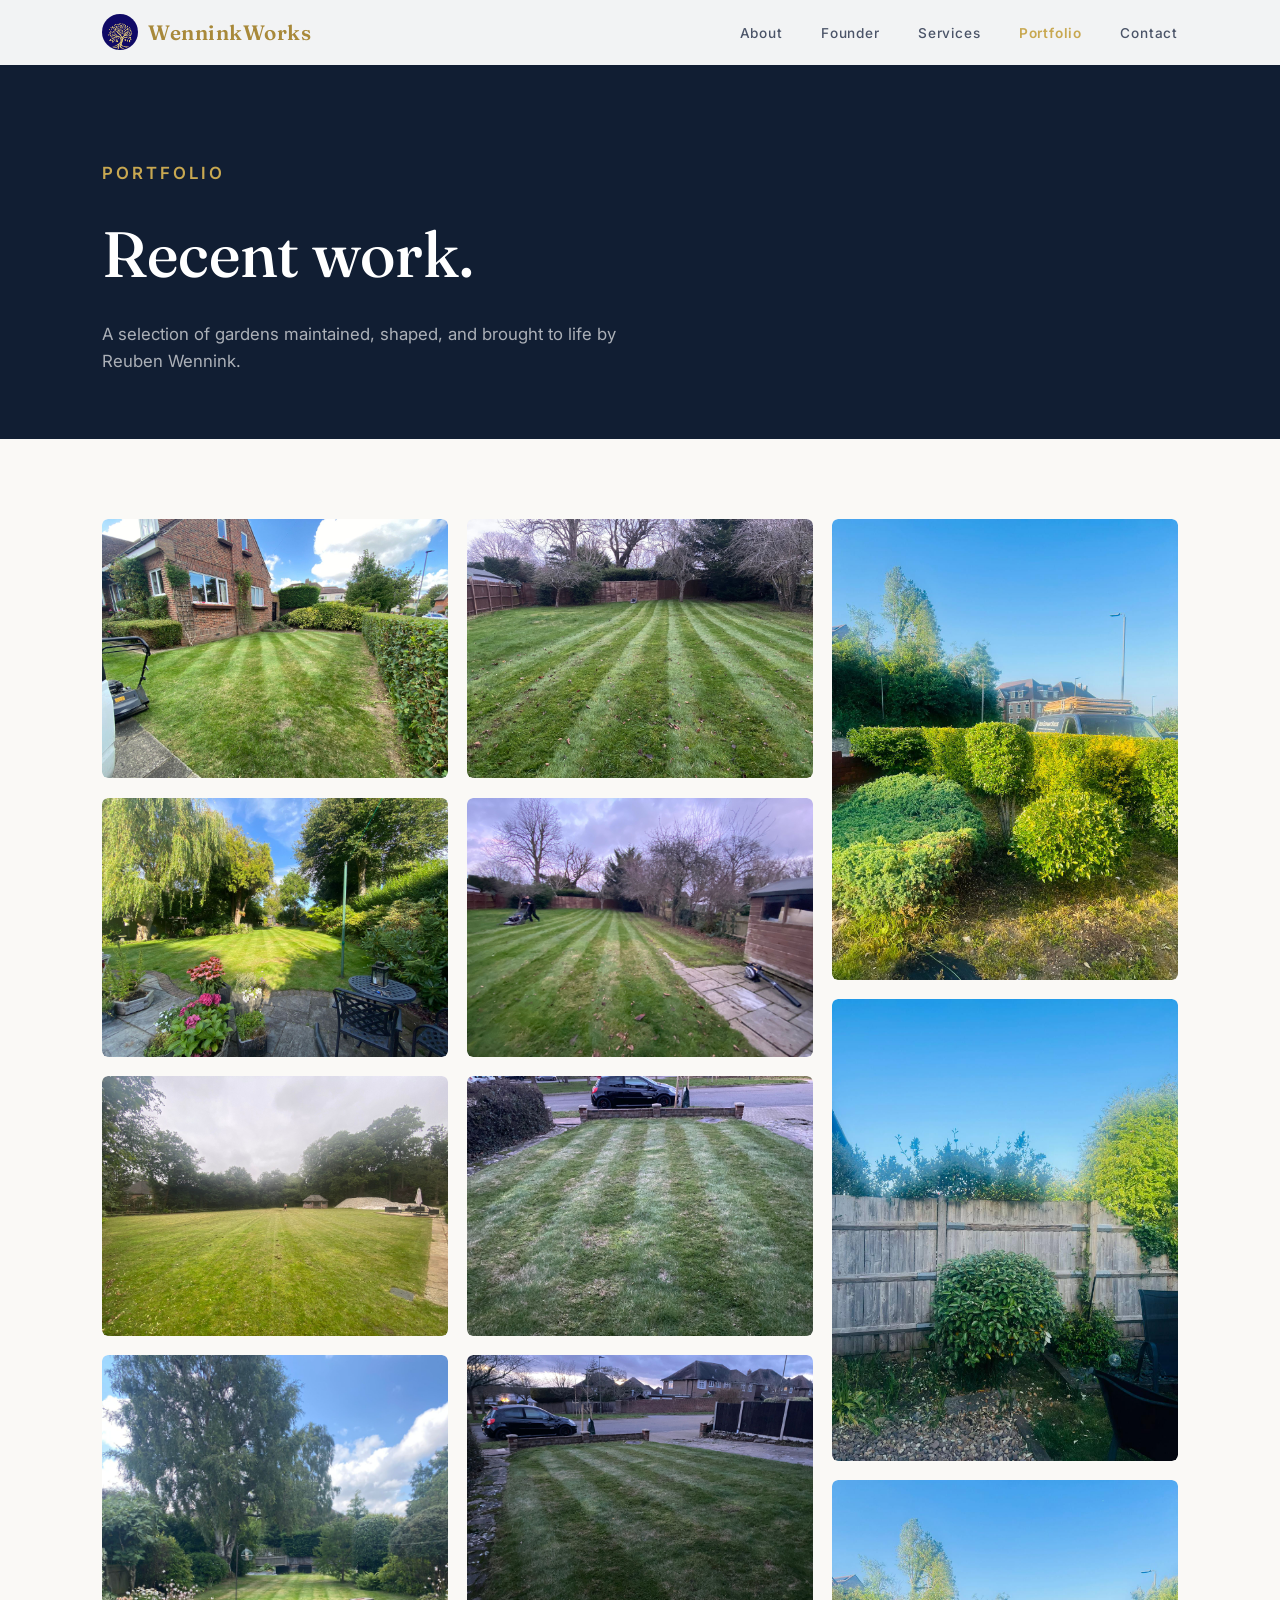
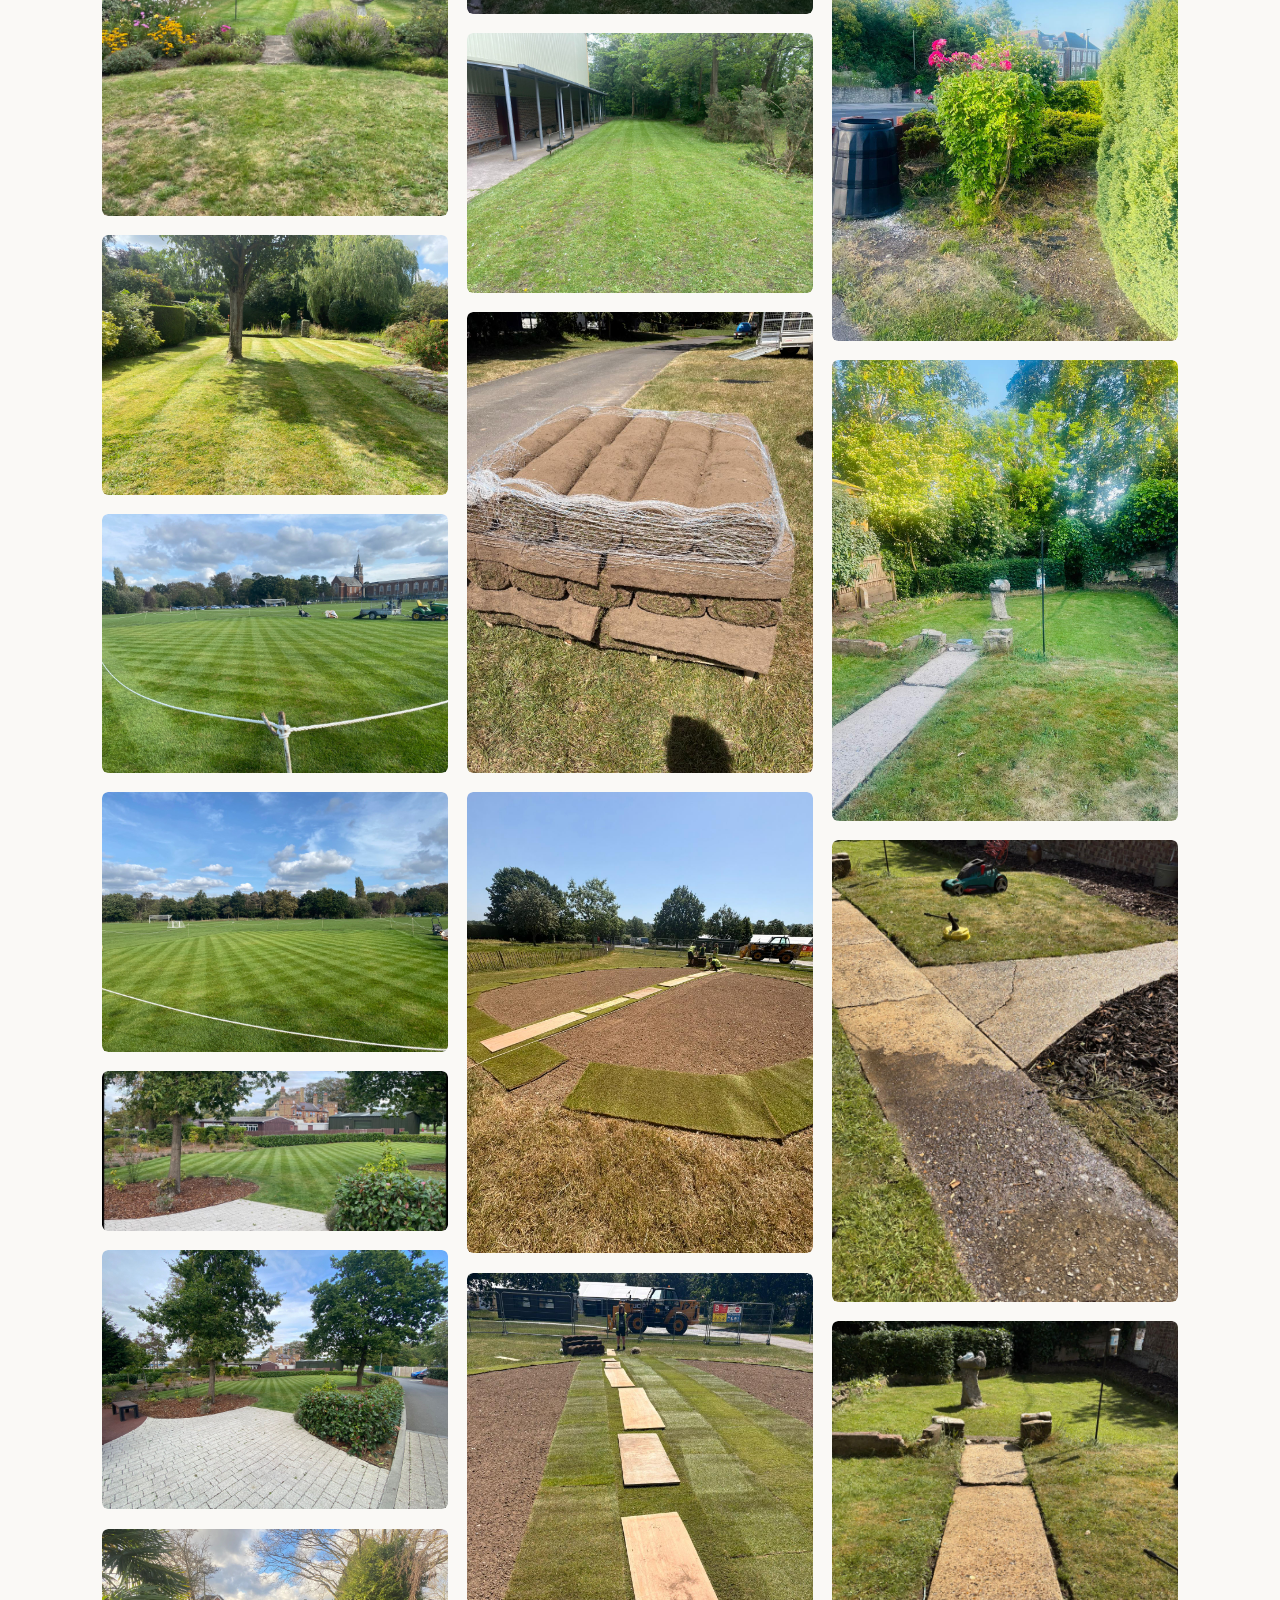
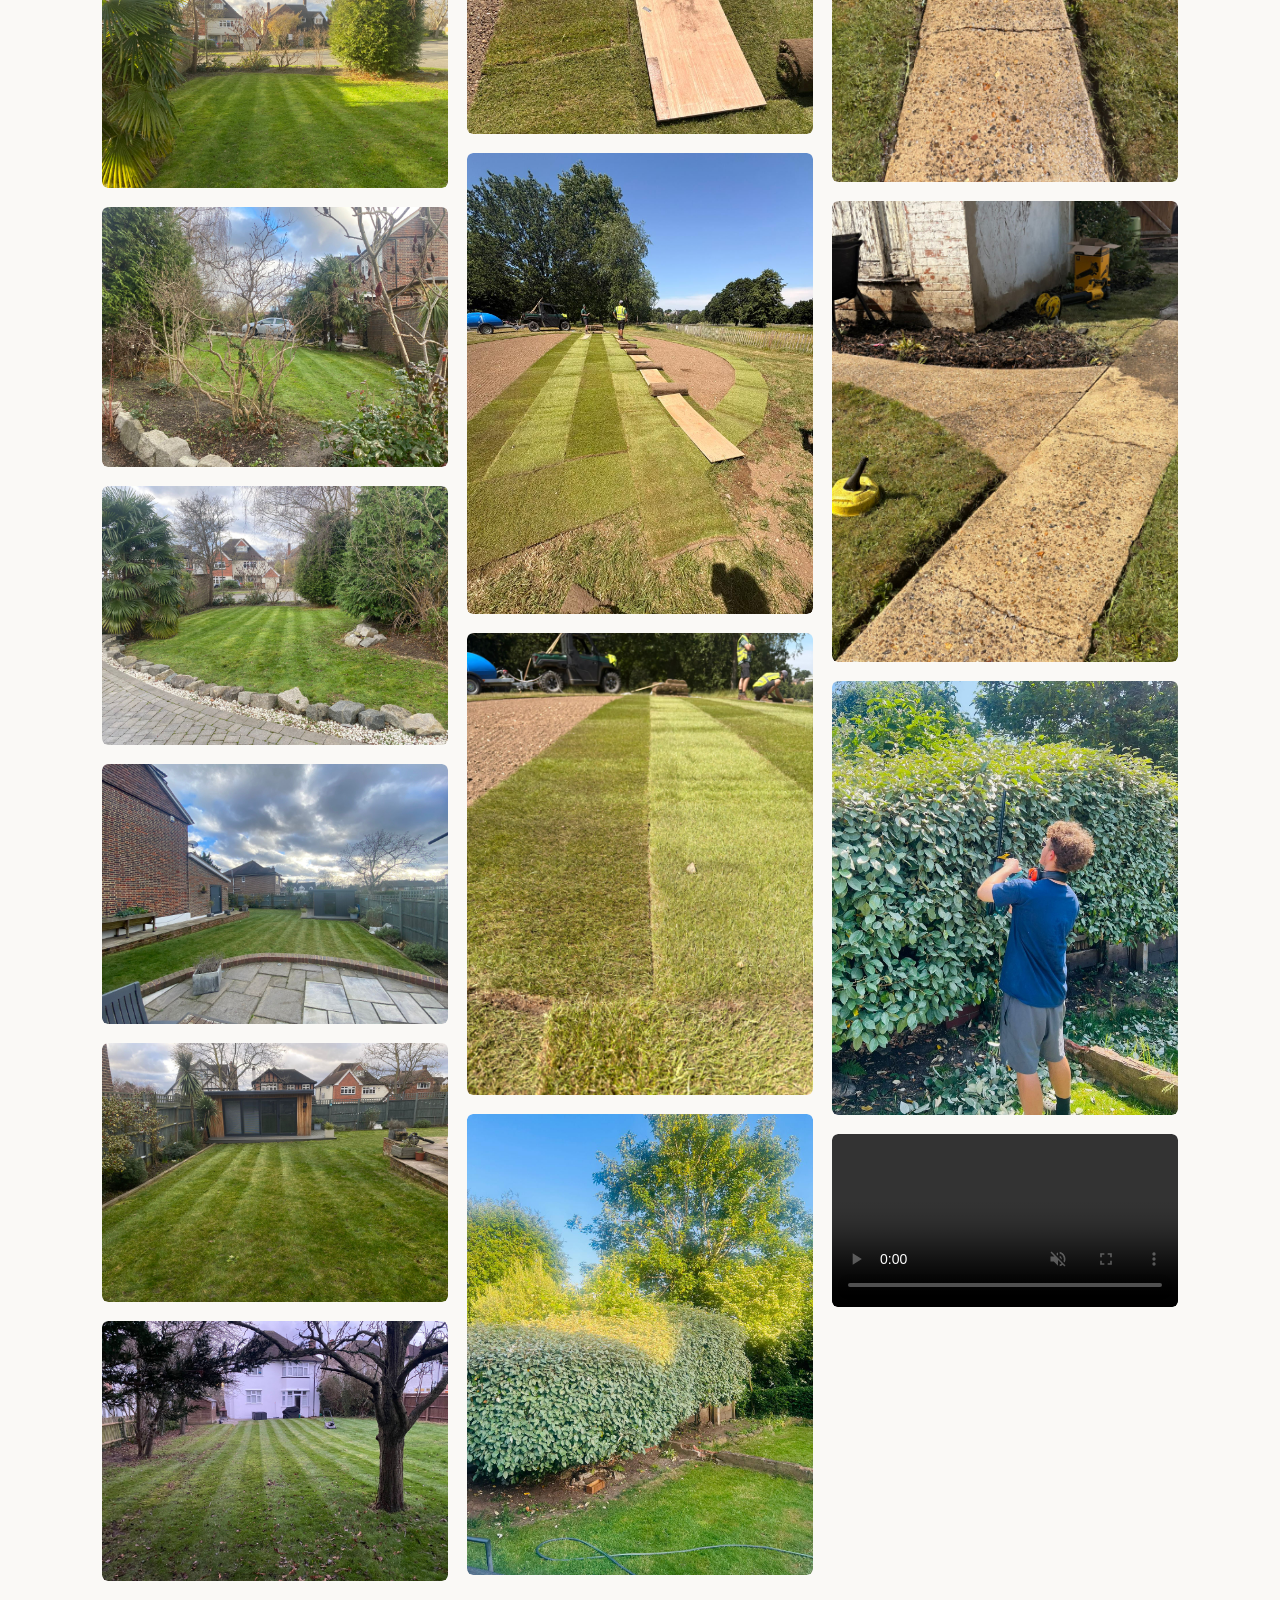
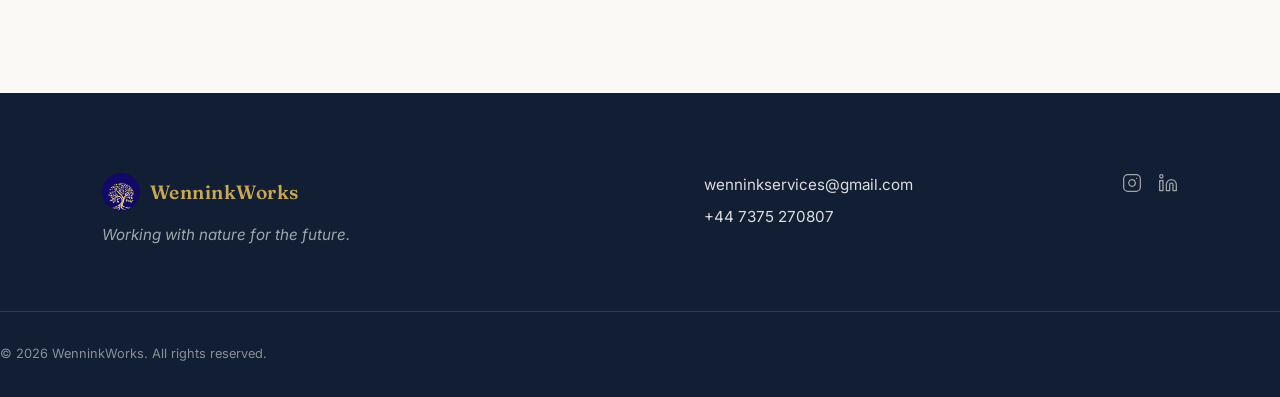
==== commit 217d55c5: "crop 1 duplicate" ====
--- a/portfolio/index.html
+++ b/portfolio/index.html
@@ -5,7 +5,7 @@
     <meta name="viewport" content="width=device-width, initial-scale=1.0">
     <title>Portfolio | WenninkWorks</title>
     <meta name="description" content="Portfolio of garden maintenance, topiary, planting and landscaping work by Reuben Wennink — WenninkWorks.">
-    <link rel="icon" type="image/png" href="../images/logo-tree.png">
+    <link rel="icon" type="image/png" href="../images/logo-tree-avatar.png">
     <link rel="preconnect" href="https://fonts.googleapis.com">
     <link rel="preconnect" href="https://fonts.gstatic.com" crossorigin>
     <link href="https://fonts.googleapis.com/css2?family=Fraunces:ital,wght@0,400;0,500;0,600;1,400&family=Inter:wght@300;400;500;600&display=swap" rel="stylesheet">
@@ -202,9 +202,6 @@
 
                 <div class="masonry-item" data-index="0">
                     <img src="../gardening_photos/WhatsApp%20Image%202026-05-08%20at%2023.15.39.jpeg" alt="Garden work by WenninkWorks" loading="lazy">
-                </div>
-                <div class="masonry-item" data-index="1">
-                    <img src="../gardening_photos/WhatsApp%20Image%202026-05-08%20at%2023.15.40.jpeg" alt="Garden work by WenninkWorks" loading="lazy">
                 </div>
                 <div class="masonry-item" data-index="2">
                     <img src="../gardening_photos/WhatsApp%20Image%202026-05-08%20at%2023.15.40%20(1).jpeg" alt="Garden work by WenninkWorks" loading="lazy">
